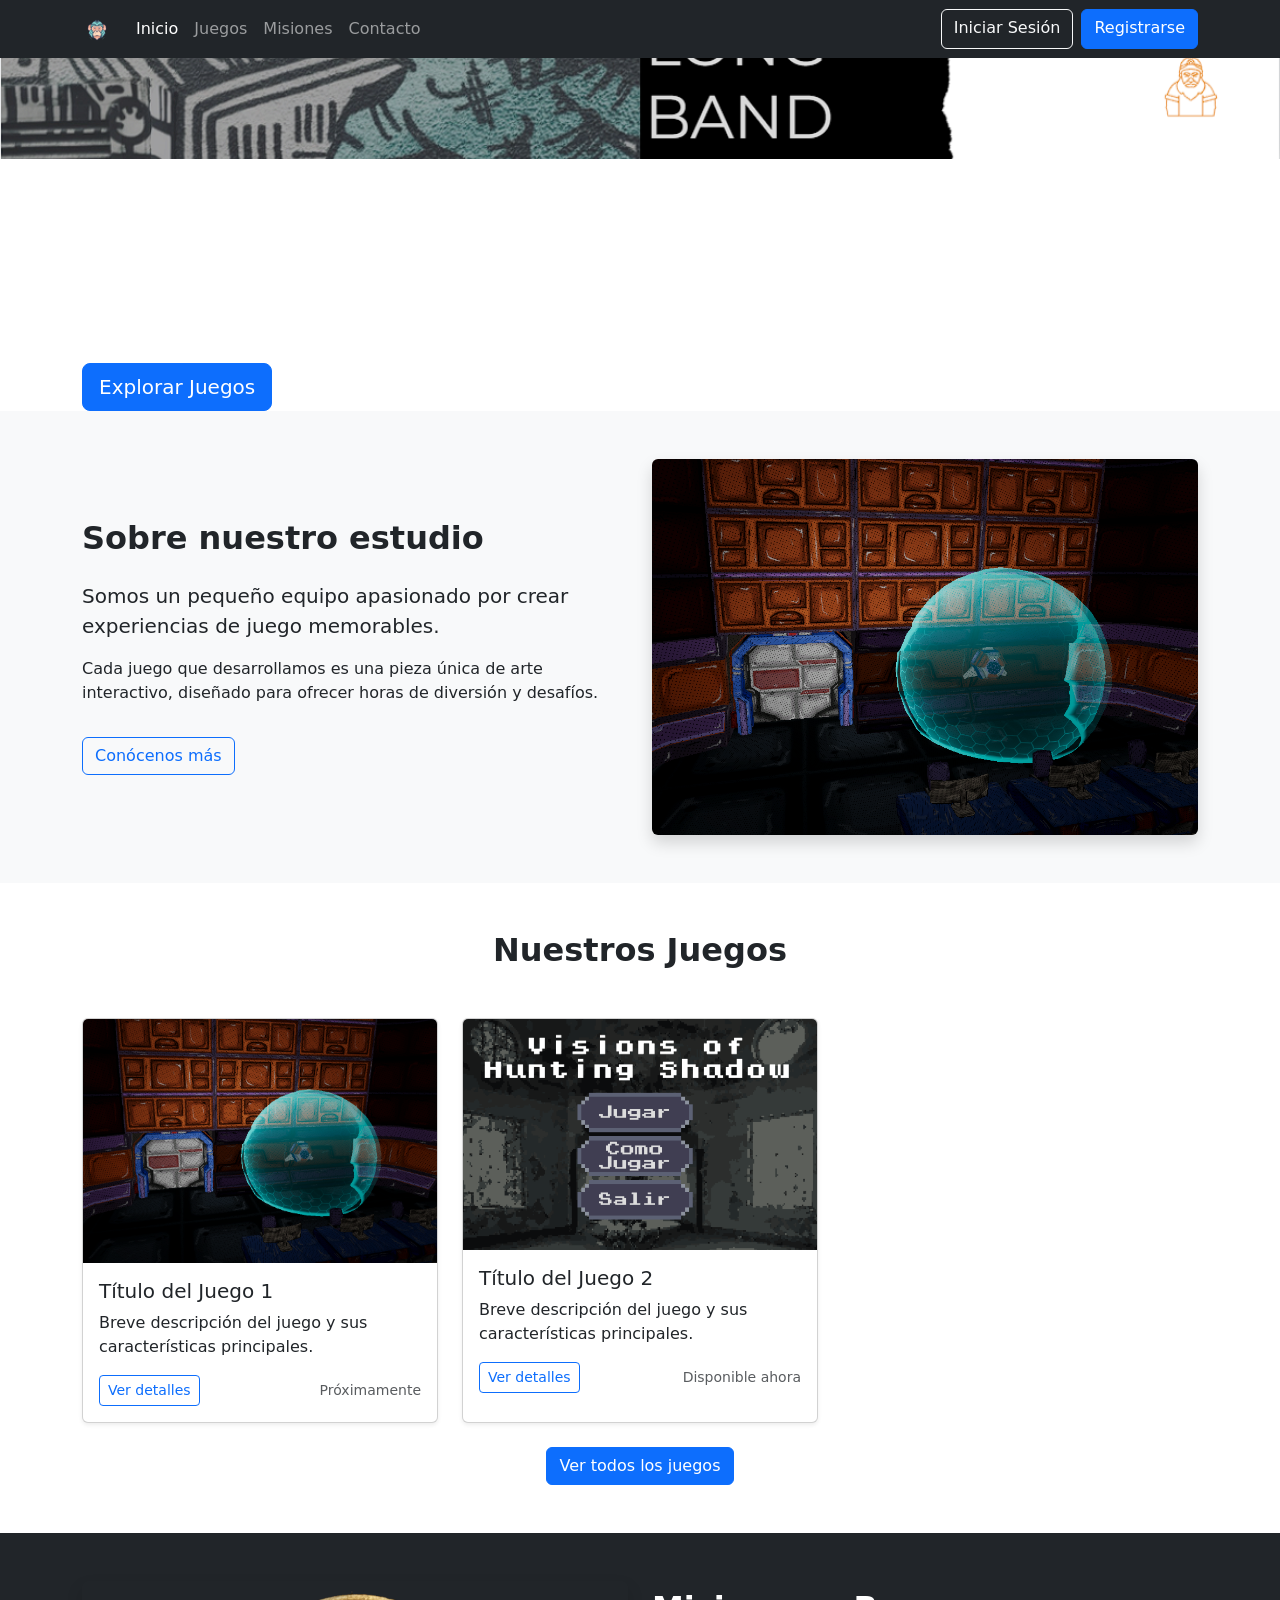
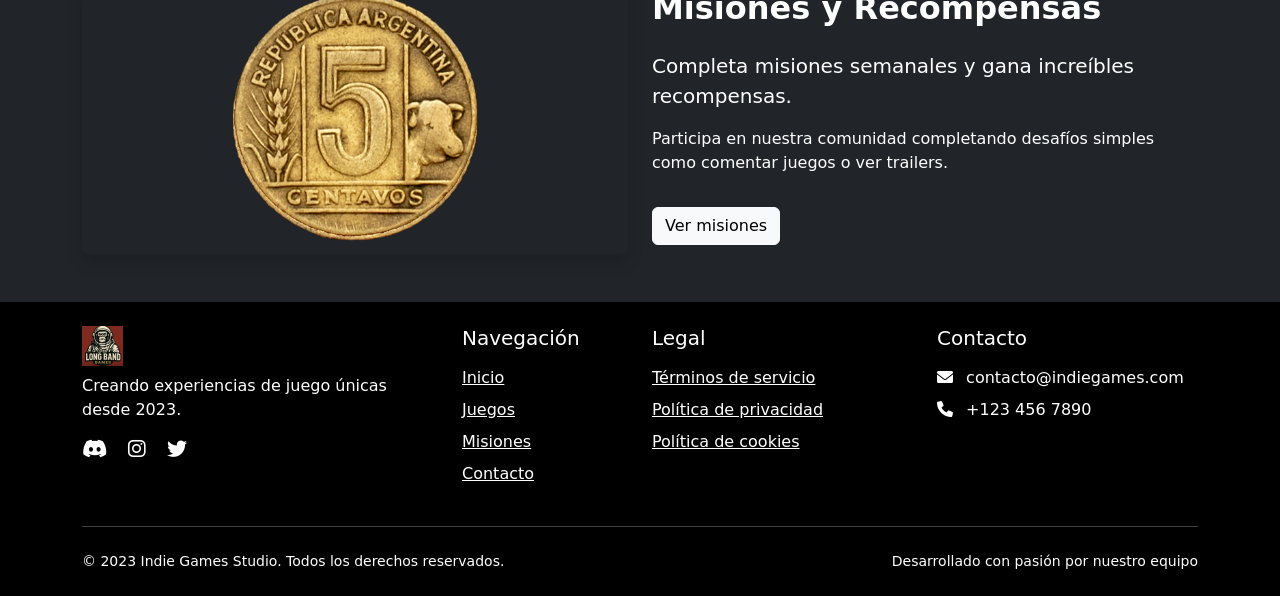
==== index.html @ 78354c52 "Inicial" ====
<!DOCTYPE html>
<html lang="es">
<head>
    <meta charset="UTF-8">
    <meta name="viewport" content="width=device-width, initial-scale=1.0">
    <title>Indie Games Studio | Página Principal</title>
    <!-- Bootstrap 5 CSS -->
    <link href="https://cdn.jsdelivr.net/npm/bootstrap@5.3.0-alpha1/dist/css/bootstrap.min.css" rel="stylesheet">
    <!-- Font Awesome para íconos -->
    <link rel="stylesheet" href="https://cdnjs.cloudflare.com/ajax/libs/font-awesome/6.0.0/css/all.min.css">
    <!-- CSS personalizado -->
    <link rel="stylesheet" href="css/style.css">
</head>
<body>
    <!-- Navbar -->
    <nav class="navbar navbar-expand-lg navbar-dark bg-dark fixed-top">
        <div class="container">
            <a class="navbar-brand" href="index.html">
                <img src="assets/images/logo-small.png" alt="Indie Games Studio" height="30">
            </a>
            <button class="navbar-toggler" type="button" data-bs-toggle="offcanvas" data-bs-target="#offcanvasNavbar">
                <span class="navbar-toggler-icon"></span>
            </button>
            
            <div class="offcanvas offcanvas-end bg-dark" tabindex="-1" id="offcanvasNavbar">
                <div class="offcanvas-header">
                    <h5 class="offcanvas-title text-white">Menú</h5>
                    <button type="button" class="btn-close btn-close-white" data-bs-dismiss="offcanvas"></button>
                </div>
                <div class="offcanvas-body">
                    <ul class="navbar-nav me-auto mb-2 mb-lg-0">
                        <li class="nav-item">
                            <a class="nav-link active" href="index.html">Inicio</a>
                        </li>
                        <li class="nav-item">
                            <a class="nav-link" href="games.html">Juegos</a>
                        </li>
                        <li class="nav-item">
                            <a class="nav-link" href="missions.html">Misiones</a>
                        </li>
                        <li class="nav-item">
                            <a class="nav-link" href="contact.html">Contacto</a>
                        </li>
                    </ul>
                    <div class="d-flex">
                        <a href="login.html" class="btn btn-outline-light me-2">Iniciar Sesión</a>
                        <a href="register.html" class="btn btn-primary">Registrarse</a>
                    </div>
                </div>
            </div>
        </div>
    </nav>

    <!-- Banner Principal -->
    <header class="banner-container">
        <img src="assets/images/banner.png" alt="Nuevos juegos indie" class="img-fluid w-100">
        <div class="banner-overlay">
            <div class="container">
                <h1 class="display-4 fw-bold text-white">Descubre nuestras aventuras únicas</h1>
                <p class="lead text-white">Juegos creados con pasión por desarrolladores independientes</p>
                <a href="games.html" class="btn btn-primary btn-lg mt-3">Explorar Juegos</a>
            </div>
        </div>
    </header>

    <!-- Sección de Presentación -->
    <section class="py-5 bg-light">
        <div class="container">
            <div class="row align-items-center">
                <div class="col-lg-6">
                    <h2 class="fw-bold mb-4">Sobre nuestro estudio</h2>
                    <p class="lead">Somos un pequeño equipo apasionado por crear experiencias de juego memorables.</p>
                    <p>Cada juego que desarrollamos es una pieza única de arte interactivo, diseñado para ofrecer horas de diversión y desafíos.</p>
                    <a href="contact.html" class="btn btn-outline-primary mt-3">Conócenos más</a>
                </div>
                <div class="col-lg-6">
                    <img src="assets/images/game1.png" alt="Nuestro último juego" class="img-fluid rounded shadow">
                </div>
            </div>
        </div>
    </section>

    <!-- Sección de Juegos Destacados -->
    <section class="py-5">
        <div class="container">
            <h2 class="text-center mb-5 fw-bold">Nuestros Juegos</h2>
            <div class="row g-4">
                <!-- Juego 1 -->
                <div class="col-md-6 col-lg-4">
                    <div class="card h-100 shadow-sm">
                        <img src="assets/images/game1.png" class="card-img-top" alt="Título del Juego 1">
                        <div class="card-body">
                            <h5 class="card-title">Título del Juego 1</h5>
                            <p class="card-text">Breve descripción del juego y sus características principales.</p>
                            <div class="d-flex justify-content-between align-items-center">
                                <div class="btn-group">
                                    <a href="game-detail.html?game=1" class="btn btn-sm btn-outline-primary">Ver detalles</a>
                                </div>
                                <small class="text-muted">Próximamente</small>
                            </div>
                        </div>
                    </div>
                </div>
                
                <!-- Juego 2 -->
                <div class="col-md-6 col-lg-4">
                    <div class="card h-100 shadow-sm">
                        <img src="assets/images/game2.png" class="card-img-top" alt="Título del Juego 2">
                        <div class="card-body">
                            <h5 class="card-title">Título del Juego 2</h5>
                            <p class="card-text">Breve descripción del juego y sus características principales.</p>
                            <div class="d-flex justify-content-between align-items-center">
                                <div class="btn-group">
                                    <a href="game-detail.html?game=2" class="btn btn-sm btn-outline-primary">Ver detalles</a>
                                </div>
                                <small class="text-muted">Disponible ahora</small>
                            </div>
                        </div>
                    </div>
                </div>
                
                <!-- Más juegos podrían agregarse aquí -->
            </div>
            
            <div class="text-center mt-4">
                <a href="games.html" class="btn btn-primary">Ver todos los juegos</a>
            </div>
        </div>
    </section>

    <!-- Sección de Misiones -->
    <section class="py-5 bg-dark text-white">
        <div class="container">
            <div class="row align-items-center">
                <div class="col-lg-6">
                    <img src="assets/images/reward1.png" alt="Recompensas por misiones" class="img-fluid rounded shadow">
                </div>
                <div class="col-lg-6">
                    <h2 class="fw-bold mb-4">Misiones y Recompensas</h2>
                    <p class="lead">Completa misiones semanales y gana increíbles recompensas.</p>
                    <p>Participa en nuestra comunidad completando desafíos simples como comentar juegos o ver trailers.</p>
                    <a href="missions.html" class="btn btn-light mt-3">Ver misiones</a>
                </div>
            </div>
        </div>
    </section>

    <!-- Footer -->
    <footer class="bg-black text-white py-4">
        <div class="container">
            <div class="row">
                <div class="col-md-4 mb-4 mb-md-0">
                    <img src="assets/images/logo.png" alt="Indie Games Studio" height="40">
                    <p class="mt-2">Creando experiencias de juego únicas desde 2023.</p>
                    <div class="social-icons">
                        <a href="#" class="text-white me-3"><i class="fab fa-discord fa-lg"></i></a>
                        <a href="#" class="text-white me-3"><i class="fab fa-instagram fa-lg"></i></a>
                        <a href="#" class="text-white me-3"><i class="fab fa-twitter fa-lg"></i></a>
                    </div>
                </div>
                <div class="col-md-2 mb-4 mb-md-0">
                    <h5 class="mb-3">Navegación</h5>
                    <ul class="list-unstyled">
                        <li class="mb-2"><a href="index.html" class="text-white">Inicio</a></li>
                        <li class="mb-2"><a href="games.html" class="text-white">Juegos</a></li>
                        <li class="mb-2"><a href="missions.html" class="text-white">Misiones</a></li>
                        <li class="mb-2"><a href="contact.html" class="text-white">Contacto</a></li>
                    </ul>
                </div>
                <div class="col-md-3 mb-4 mb-md-0">
                    <h5 class="mb-3">Legal</h5>
                    <ul class="list-unstyled">
                        <li class="mb-2"><a href="#" class="text-white">Términos de servicio</a></li>
                        <li class="mb-2"><a href="#" class="text-white">Política de privacidad</a></li>
                        <li class="mb-2"><a href="#" class="text-white">Política de cookies</a></li>
                    </ul>
                </div>
                <div class="col-md-3">
                    <h5 class="mb-3">Contacto</h5>
                    <ul class="list-unstyled">
                        <li class="mb-2"><i class="fas fa-envelope me-2"></i> contacto@indiegames.com</li>
                        <li class="mb-2"><i class="fas fa-phone me-2"></i> +123 456 7890</li>
                    </ul>
                </div>
            </div>
            <hr class="my-4 bg-secondary">
            <div class="row">
                <div class="col-md-6 text-center text-md-start">
                    <p class="small mb-0">© 2023 Indie Games Studio. Todos los derechos reservados.</p>
                </div>
                <div class="col-md-6 text-center text-md-end">
                    <p class="small mb-0">Desarrollado con pasión por nuestro equipo</p>
                </div>
            </div>
        </div>
    </footer>

    <!-- Bootstrap JS Bundle with Popper -->
    <script src="https://cdn.jsdelivr.net/npm/bootstrap@5.3.0-alpha1/dist/js/bootstrap.bundle.min.js"></script>
    <!-- JS personalizado -->
    <script src="js/main.js"></script>
</body>
</html>
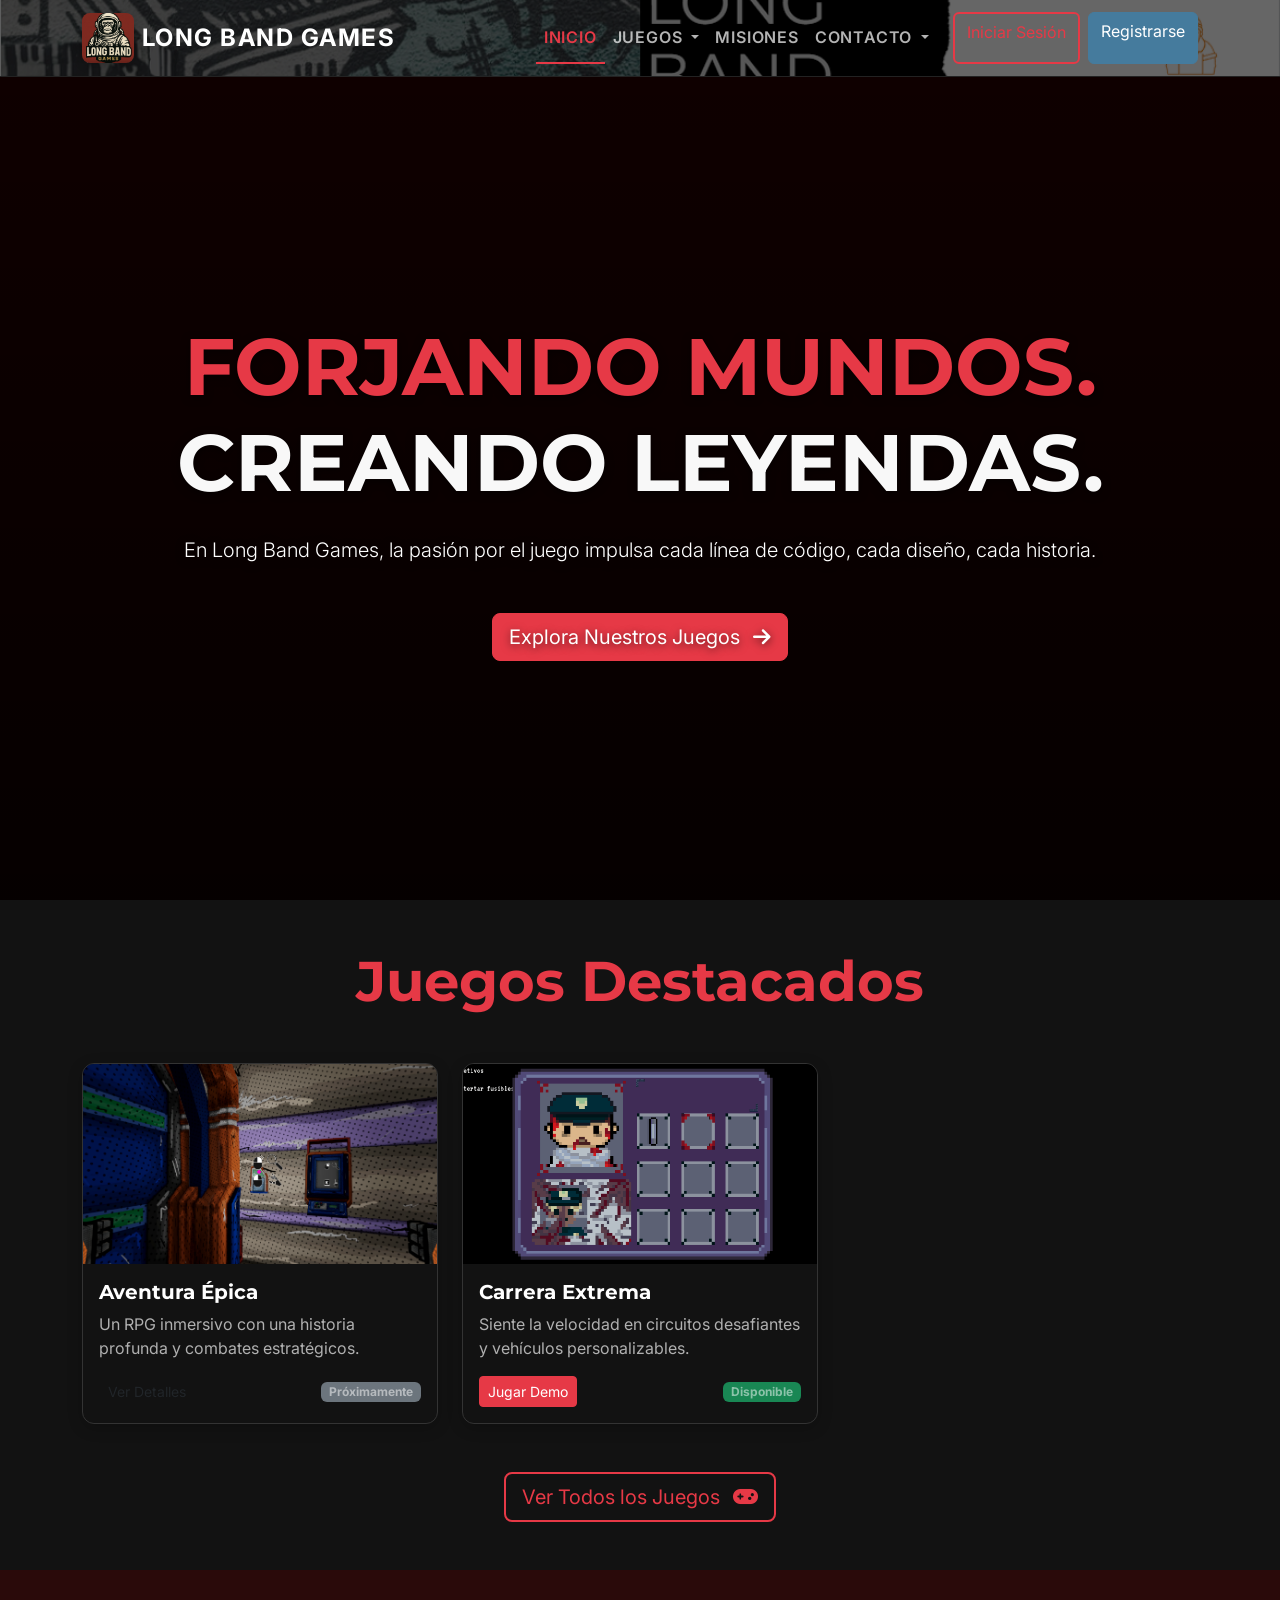
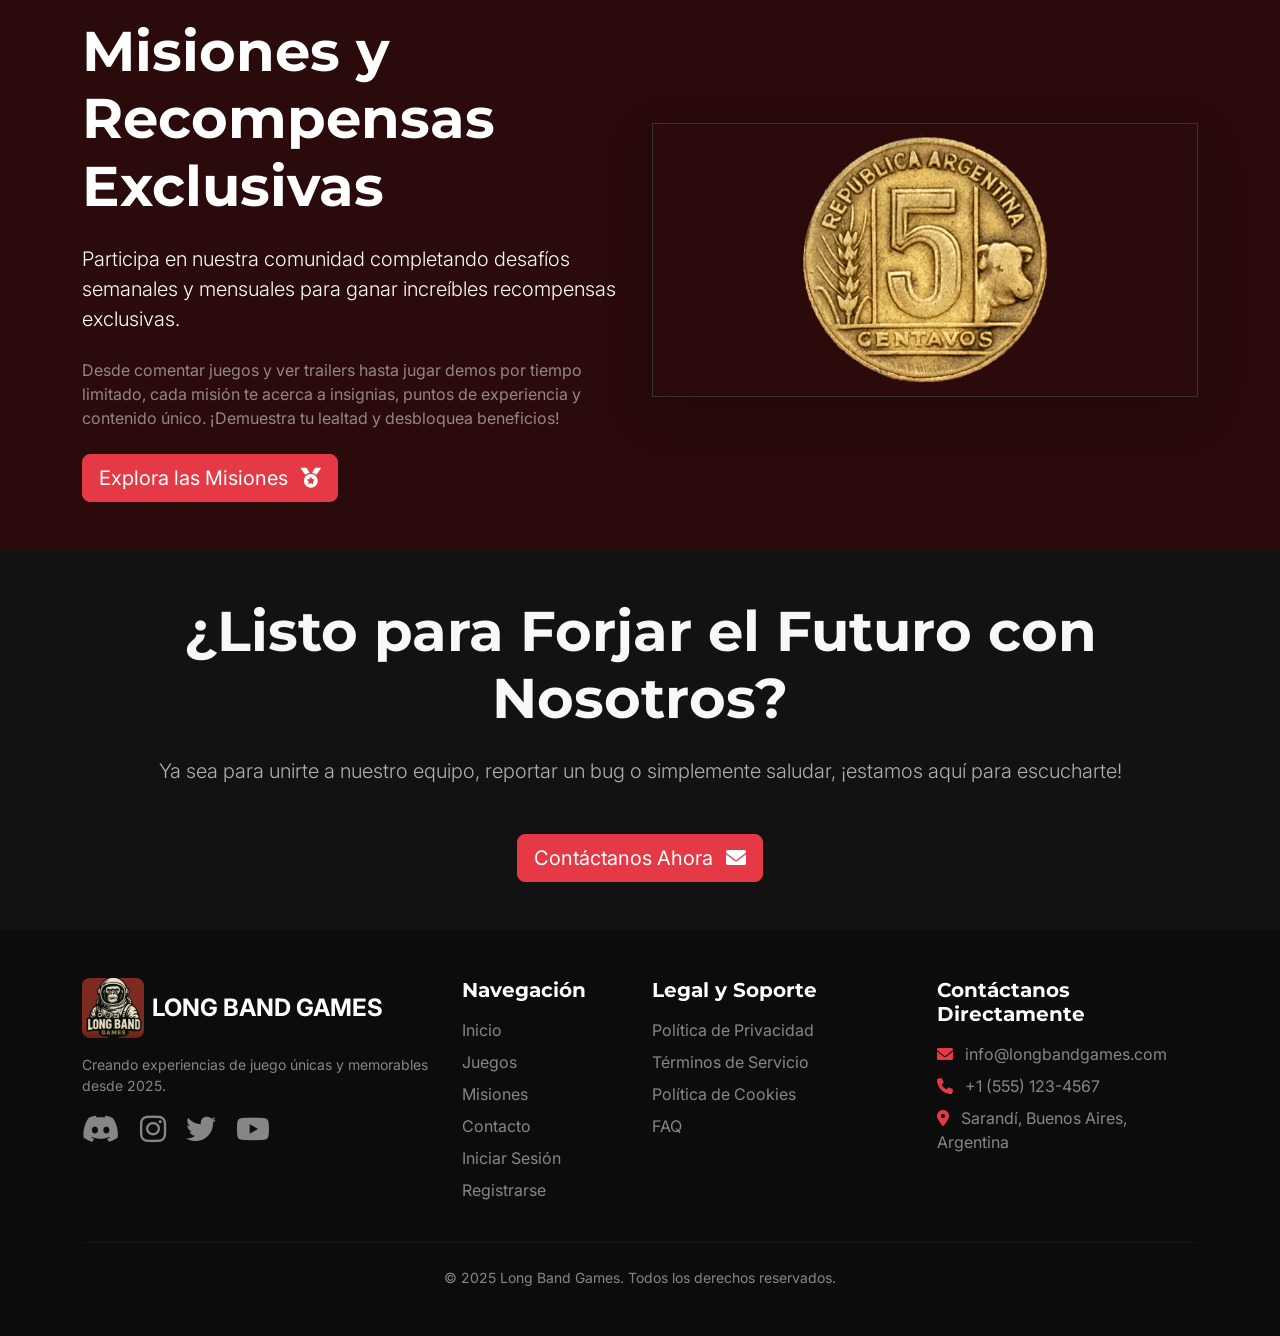
==== commit b3b7a80c: "upgrades" ====
--- a/index.html
+++ b/index.html
@@ -3,194 +3,227 @@
 <head>
     <meta charset="UTF-8">
     <meta name="viewport" content="width=device-width, initial-scale=1.0">
-    <title>Indie Games Studio | Página Principal</title>
+    <title>Long Band Games - Desarrollando Mundos Inolvidables</title>
     <!-- Bootstrap 5 CSS -->
     <link href="https://cdn.jsdelivr.net/npm/bootstrap@5.3.0-alpha1/dist/css/bootstrap.min.css" rel="stylesheet">
     <!-- Font Awesome para íconos -->
     <link rel="stylesheet" href="https://cdnjs.cloudflare.com/ajax/libs/font-awesome/6.0.0/css/all.min.css">
+    <!-- Google Fonts (para tipografía profesional) -->
+    <link href="https://fonts.googleapis.com/css2?family=Montserrat:wght@700&family=Roboto:wght@400;700&family=Inter:wght@400;600;800&display=swap" rel="stylesheet">
     <!-- CSS personalizado -->
-    <link rel="stylesheet" href="css/style.css">
+    <link rel="stylesheet" href="css/styles.css">
 </head>
 <body>
     <!-- Navbar -->
-    <nav class="navbar navbar-expand-lg navbar-dark bg-dark fixed-top">
+    <nav class="navbar navbar-expand-lg navbar-dark fixed-top">
         <div class="container">
-            <a class="navbar-brand" href="index.html">
-                <img src="assets/images/logo-small.png" alt="Indie Games Studio" height="30">
+            <a class="navbar-brand d-flex align-items-center" href="index.html">
+                <!-- Logo de la empresa (asegúrate de que la ruta sea correcta) -->
+                <img src="assets/images/logo.png" alt="Long Band Games Logo" class="logo-navbar me-2">
+                <span class="fw-bold fs-4 text-uppercase d-none d-sm-block">Long Band Games</span>
             </a>
-            <button class="navbar-toggler" type="button" data-bs-toggle="offcanvas" data-bs-target="#offcanvasNavbar">
+            <button class="navbar-toggler" type="button" data-bs-toggle="offcanvas" data-bs-target="#offcanvasNavbar" aria-controls="offcanvasNavbar">
                 <span class="navbar-toggler-icon"></span>
             </button>
             
-            <div class="offcanvas offcanvas-end bg-dark" tabindex="-1" id="offcanvasNavbar">
+            <div class="offcanvas offcanvas-end text-bg-dark" tabindex="-1" id="offcanvasNavbar" aria-labelledby="offcanvasNavbarLabel">
                 <div class="offcanvas-header">
-                    <h5 class="offcanvas-title text-white">Menú</h5>
-                    <button type="button" class="btn-close btn-close-white" data-bs-dismiss="offcanvas"></button>
+                    <h5 class="offcanvas-title" id="offcanvasNavbarLabel">Menú</h5>
+                    <button type="button" class="btn-close btn-close-white" data-bs-dismiss="offcanvas" aria-label="Close"></button>
                 </div>
                 <div class="offcanvas-body">
-                    <ul class="navbar-nav me-auto mb-2 mb-lg-0">
+                    <ul class="navbar-nav justify-content-end flex-grow-1 pe-3">
                         <li class="nav-item">
-                            <a class="nav-link active" href="index.html">Inicio</a>
-                        </li>
-                        <li class="nav-item">
-                            <a class="nav-link" href="games.html">Juegos</a>
+                            <a class="nav-link active" aria-current="page" href="index.html">Inicio</a>
+                        </li>
+                        <li class="nav-item dropdown">
+                            <a class="nav-link dropdown-toggle" href="#" role="button" data-bs-toggle="dropdown" aria-expanded="false">
+                                Juegos
+                            </a>
+                            <ul class="dropdown-menu dropdown-menu-dark">
+                                <li><a class="dropdown-item" href="games.html#featured">Juegos Destacados</a></li>
+                                <li><a class="dropdown-item" href="games.html#all-games">Lista Cronológica</a></li>
+                                <li><hr class="dropdown-divider"></li>
+                                <li><a class="dropdown-item" href="games.html#upcoming">Próximos Lanzamientos</a></li>
+                            </ul>
                         </li>
                         <li class="nav-item">
                             <a class="nav-link" href="missions.html">Misiones</a>
                         </li>
-                        <li class="nav-item">
-                            <a class="nav-link" href="contact.html">Contacto</a>
-                        </li>
-                    </ul>
-                    <div class="d-flex">
-                        <a href="login.html" class="btn btn-outline-light me-2">Iniciar Sesión</a>
-                        <a href="register.html" class="btn btn-primary">Registrarse</a>
+                        <li class="nav-item dropdown">
+                            <a class="nav-link dropdown-toggle" href="#" role="button" data-bs-toggle="dropdown" aria-expanded="false">
+                                Contacto
+                            </a>
+                            <ul class="dropdown-menu dropdown-menu-dark">
+                                <li><a class="dropdown-item" href="contact.html?type=job">Currículums</a></li>
+                                <li><a class="dropdown-item" href="contact.html?type=bug">Reportar Bugs</a></li>
+                                <li><hr class="dropdown-divider"></li>
+                                <li><a class="dropdown-item" href="contact.html?type=general">General</a></li>
+                            </ul>
+                        </li>
+                        <li class="nav-item d-lg-none">
+                            <a class="nav-link text-primary" href="login.html">Iniciar Sesión</a>
+                        </li>
+                        <li class="nav-item d-lg-none">
+                            <a class="nav-link text-info" href="register.html">Registrarse</a>
+                        </li>
+                    </ul>
+                    <div class="d-none d-lg-flex">
+                        <a href="login.html" class="btn btn-outline-light me-2 btn-custom-outline">Iniciar Sesión</a>
+                        <a href="register.html" class="btn btn-primary btn-custom-solid">Registrarse</a>
                     </div>
                 </div>
             </div>
         </div>
     </nav>
 
-    <!-- Banner Principal -->
-    <header class="banner-container">
-        <img src="assets/images/banner.png" alt="Nuevos juegos indie" class="img-fluid w-100">
-        <div class="banner-overlay">
+    <main>
+        <!-- Hero Section (Banner Principal) -->
+        <header class="hero-section text-white d-flex align-items-center text-center">
+            <div class="container hero-content position-relative z-1">
+                <h1 class="display-1 fw-bolder mb-4 animate-fade-in-up">
+                    <span class="text-red-primary d-block">FORJANDO MUNDOS.</span>
+                    CREANDO LEYENDAS.
+                </h1>
+                <p class="lead mb-5 animate-fade-in-up delay-1">
+                    En Long Band Games, la pasión por el juego impulsa cada línea de código, cada diseño, cada historia.
+                </p>
+                <a href="games.html" class="btn btn-lg btn-red-primary animate-fade-in-up delay-2">
+                    Explora Nuestros Juegos <i class="fas fa-arrow-right ms-2"></i>
+                </a>
+            </div>
+        </header>
+
+        <!-- Featured Games Section -->
+        <section class="py-5 py-lg-6 bg-dark text-white">
             <div class="container">
-                <h1 class="display-4 fw-bold text-white">Descubre nuestras aventuras únicas</h1>
-                <p class="lead text-white">Juegos creados con pasión por desarrolladores independientes</p>
-                <a href="games.html" class="btn btn-primary btn-lg mt-3">Explorar Juegos</a>
-            </div>
-        </div>
-    </header>
-
-    <!-- Sección de Presentación -->
-    <section class="py-5 bg-light">
-        <div class="container">
-            <div class="row align-items-center">
-                <div class="col-lg-6">
-                    <h2 class="fw-bold mb-4">Sobre nuestro estudio</h2>
-                    <p class="lead">Somos un pequeño equipo apasionado por crear experiencias de juego memorables.</p>
-                    <p>Cada juego que desarrollamos es una pieza única de arte interactivo, diseñado para ofrecer horas de diversión y desafíos.</p>
-                    <a href="contact.html" class="btn btn-outline-primary mt-3">Conócenos más</a>
-                </div>
-                <div class="col-lg-6">
-                    <img src="assets/images/game1.png" alt="Nuestro último juego" class="img-fluid rounded shadow">
-                </div>
-            </div>
-        </div>
-    </section>
-
-    <!-- Sección de Juegos Destacados -->
-    <section class="py-5">
-        <div class="container">
-            <h2 class="text-center mb-5 fw-bold">Nuestros Juegos</h2>
-            <div class="row g-4">
-                <!-- Juego 1 -->
-                <div class="col-md-6 col-lg-4">
-                    <div class="card h-100 shadow-sm">
-                        <img src="assets/images/game1.png" class="card-img-top" alt="Título del Juego 1">
-                        <div class="card-body">
-                            <h5 class="card-title">Título del Juego 1</h5>
-                            <p class="card-text">Breve descripción del juego y sus características principales.</p>
-                            <div class="d-flex justify-content-between align-items-center">
-                                <div class="btn-group">
-                                    <a href="game-detail.html?game=1" class="btn btn-sm btn-outline-primary">Ver detalles</a>
+                <h2 class="display-4 fw-bold text-center text-red-primary mb-5 animate-fade-in-up">Juegos Destacados</h2>
+                <div class="row row-cols-1 row-cols-md-2 row-cols-lg-3 g-4">
+                    <!-- Juego 1 -->
+                    <div class="col animate-fade-in-up delay-1">
+                        <div class="card h-100 bg-dark-alt border-secondary-subtle card-hover-effect">
+                            <img src="assets/images/game1-screenshot1.png" class="card-img-top" alt="Aventura Épica">
+                            <div class="card-body">
+                                <h5 class="card-title text-white fw-bold">Aventura Épica</h5>
+                                <p class="card-text text-muted-light">Un RPG inmersivo con una historia profunda y combates estratégicos.</p>
+                                <div class="d-flex justify-content-between align-items-center mt-3">
+                                    <a href="game-detail.html?game=1" class="btn btn-sm btn-outline-red-primary">Ver Detalles</a>
+                                    <span class="badge bg-secondary text-white-50">Próximamente</span>
                                 </div>
-                                <small class="text-muted">Próximamente</small>
                             </div>
                         </div>
                     </div>
-                </div>
-                
-                <!-- Juego 2 -->
-                <div class="col-md-6 col-lg-4">
-                    <div class="card h-100 shadow-sm">
-                        <img src="assets/images/game2.png" class="card-img-top" alt="Título del Juego 2">
-                        <div class="card-body">
-                            <h5 class="card-title">Título del Juego 2</h5>
-                            <p class="card-text">Breve descripción del juego y sus características principales.</p>
-                            <div class="d-flex justify-content-between align-items-center">
-                                <div class="btn-group">
-                                    <a href="game-detail.html?game=2" class="btn btn-sm btn-outline-primary">Ver detalles</a>
+                    
+                    <!-- Juego 2 -->
+                    <div class="col animate-fade-in-up delay-2">
+                        <div class="card h-100 bg-dark-alt border-secondary-subtle card-hover-effect">
+                            <img src="assets/images/game2-screenshot1.png" class="card-img-top" alt="Carrera Extrema">
+                            <div class="card-body">
+                                <h5 class="card-title text-white fw-bold">Carrera Extrema</h5>
+                                <p class="card-text text-muted-light">Siente la velocidad en circuitos desafiantes y vehículos personalizables.</p>
+                                <div class="d-flex justify-content-between align-items-center mt-3">
+                                    <a href="game-detail.html?game=2" class="btn btn-sm btn-red-primary">Jugar Demo</a>
+                                    <span class="badge bg-success text-white-50">Disponible</span>
                                 </div>
-                                <small class="text-muted">Disponible ahora</small>
                             </div>
                         </div>
                     </div>
                 </div>
-                
-                <!-- Más juegos podrían agregarse aquí -->
-            </div>
-            
-            <div class="text-center mt-4">
-                <a href="games.html" class="btn btn-primary">Ver todos los juegos</a>
-            </div>
-        </div>
-    </section>
-
-    <!-- Sección de Misiones -->
-    <section class="py-5 bg-dark text-white">
-        <div class="container">
-            <div class="row align-items-center">
-                <div class="col-lg-6">
-                    <img src="assets/images/reward1.png" alt="Recompensas por misiones" class="img-fluid rounded shadow">
-                </div>
-                <div class="col-lg-6">
-                    <h2 class="fw-bold mb-4">Misiones y Recompensas</h2>
-                    <p class="lead">Completa misiones semanales y gana increíbles recompensas.</p>
-                    <p>Participa en nuestra comunidad completando desafíos simples como comentar juegos o ver trailers.</p>
-                    <a href="missions.html" class="btn btn-light mt-3">Ver misiones</a>
-                </div>
-            </div>
-        </div>
-    </section>
+                <div class="text-center mt-5 animate-fade-in-up delay-4">
+                    <a href="games.html" class="btn btn-lg btn-outline-light btn-custom-outline">
+                        Ver Todos los Juegos <i class="fas fa-gamepad ms-2"></i>
+                    </a>
+                </div>
+            </div>
+        </section>
+
+        <!-- Missions Section Preview -->
+        <section class="py-5 py-lg-6 bg-red-dark-alt text-white">
+            <div class="container">
+                <div class="row align-items-center justify-content-center flex-row-reverse">
+                    <div class="col-lg-6 mb-4 mb-lg-0 animate-fade-in-right">
+                        <img src="assets/images/reward1.png" alt="Misiones y Recompensas" class="img-fluid rounded-lg shadow-lg border border-secondary-subtle">
+                    </div>
+                    <div class="col-lg-6 animate-fade-in-left">
+                        <h2 class="display-4 fw-bold text-white mb-4">Misiones y Recompensas Exclusivas</h2>
+                        <p class="lead mb-4">
+                            Participa en nuestra comunidad completando desafíos semanales y mensuales para ganar increíbles recompensas exclusivas.
+                        </p>
+                        <p class="mb-4 text-white-50">
+                            Desde comentar juegos y ver trailers hasta jugar demos por tiempo limitado, cada misión te acerca a insignias, puntos de experiencia y contenido único. ¡Demuestra tu lealtad y desbloquea beneficios!
+                        </p>
+                        <a href="missions.html" class="btn btn-lg btn-red-primary">
+                            Explora las Misiones <i class="fas fa-medal ms-2"></i>
+                        </a>
+                    </div>
+                </div>
+            </div>
+        </section>
+
+        <!-- Contact Call to Action Section -->
+        <section class="py-5 py-lg-6 bg-dark text-white text-center">
+            <div class="container animate-fade-in-up">
+                <h2 class="display-4 fw-bold mb-4">¿Listo para Forjar el Futuro con Nosotros?</h2>
+                <p class="lead mb-5 text-muted-light">
+                    Ya sea para unirte a nuestro equipo, reportar un bug o simplemente saludar, ¡estamos aquí para escucharte!
+                </p>
+                <a href="contact.html" class="btn btn-lg btn-red-primary">
+                    Contáctanos Ahora <i class="fas fa-envelope ms-2"></i>
+                </a>
+            </div>
+        </section>
+    </main>
 
     <!-- Footer -->
-    <footer class="bg-black text-white py-4">
+    <footer class="bg-black text-white-50 py-5">
         <div class="container">
             <div class="row">
-                <div class="col-md-4 mb-4 mb-md-0">
-                    <img src="assets/images/logo.png" alt="Indie Games Studio" height="40">
-                    <p class="mt-2">Creando experiencias de juego únicas desde 2023.</p>
-                    <div class="social-icons">
-                        <a href="#" class="text-white me-3"><i class="fab fa-discord fa-lg"></i></a>
-                        <a href="#" class="text-white me-3"><i class="fab fa-instagram fa-lg"></i></a>
-                        <a href="#" class="text-white me-3"><i class="fab fa-twitter fa-lg"></i></a>
-                    </div>
-                </div>
-                <div class="col-md-2 mb-4 mb-md-0">
-                    <h5 class="mb-3">Navegación</h5>
+                <div class="col-lg-4 mb-4 mb-lg-0">
+                    <a href="index.html" class="d-flex align-items-center mb-3 text-white text-decoration-none">
+                        <!-- Logo de la empresa en el footer -->
+                        <img src="assets/images/logo.png" alt="Long Band Games Logo" class="logo-footer me-2">
+                        <span class="fw-bold fs-4 text-uppercase">Long Band Games</span>
+                    </a>
+                    <p class="small">Creando experiencias de juego únicas y memorables desde 2025.</p>
+                    <div class="social-icons mt-3">
+                        <a href="#" class="text-white-50 me-3 hover-red"><i class="fab fa-discord fa-lg"></i></a>
+                        <a href="#" class="text-white-50 me-3 hover-red"><i class="fab fa-instagram fa-lg"></i></a>
+                        <a href="#" class="text-white-50 me-3 hover-red"><i class="fab fa-twitter fa-lg"></i></a>
+                        <a href="#" class="text-white-50 me-3 hover-red"><i class="fab fa-youtube fa-lg"></i></a>
+                    </div>
+                </div>
+                <div class="col-lg-2 col-md-4 mb-4 mb-lg-0">
+                    <h5 class="text-white fw-bold mb-3">Navegación</h5>
                     <ul class="list-unstyled">
-                        <li class="mb-2"><a href="index.html" class="text-white">Inicio</a></li>
-                        <li class="mb-2"><a href="games.html" class="text-white">Juegos</a></li>
-                        <li class="mb-2"><a href="missions.html" class="text-white">Misiones</a></li>
-                        <li class="mb-2"><a href="contact.html" class="text-white">Contacto</a></li>
-                    </ul>
-                </div>
-                <div class="col-md-3 mb-4 mb-md-0">
-                    <h5 class="mb-3">Legal</h5>
+                        <li class="mb-2"><a href="index.html" class="text-white-50 text-decoration-none hover-red">Inicio</a></li>
+                        <li class="mb-2"><a href="games.html" class="text-white-50 text-decoration-none hover-red">Juegos</a></li>
+                        <li class="mb-2"><a href="missions.html" class="text-white-50 text-decoration-none hover-red">Misiones</a></li>
+                        <li class="mb-2"><a href="contact.html" class="text-white-50 text-decoration-none hover-red">Contacto</a></li>
+                        <li class="mb-2"><a href="login.html" class="text-white-50 text-decoration-none hover-red">Iniciar Sesión</a></li>
+                        <li class="mb-2"><a href="register.html" class="text-white-50 text-decoration-none hover-red">Registrarse</a></li>
+                    </ul>
+                </div>
+                <div class="col-lg-3 col-md-4 mb-4 mb-lg-0">
+                    <h5 class="text-white fw-bold mb-3">Legal y Soporte</h5>
                     <ul class="list-unstyled">
-                        <li class="mb-2"><a href="#" class="text-white">Términos de servicio</a></li>
-                        <li class="mb-2"><a href="#" class="text-white">Política de privacidad</a></li>
-                        <li class="mb-2"><a href="#" class="text-white">Política de cookies</a></li>
-                    </ul>
-                </div>
-                <div class="col-md-3">
-                    <h5 class="mb-3">Contacto</h5>
+                        <li class="mb-2"><a href="#" class="text-white-50 text-decoration-none hover-red">Política de Privacidad</a></li>
+                        <li class="mb-2"><a href="#" class="text-white-50 text-decoration-none hover-red">Términos de Servicio</a></li>
+                        <li class="mb-2"><a href="#" class="text-white-50 text-decoration-none hover-red">Política de Cookies</a></li>
+                        <li class="mb-2"><a href="#" class="text-white-50 text-decoration-none hover-red">FAQ</a></li>
+                    </ul>
+                </div>
+                <div class="col-lg-3 col-md-4">
+                    <h5 class="text-white fw-bold mb-3">Contáctanos Directamente</h5>
                     <ul class="list-unstyled">
-                        <li class="mb-2"><i class="fas fa-envelope me-2"></i> contacto@indiegames.com</li>
-                        <li class="mb-2"><i class="fas fa-phone me-2"></i> +123 456 7890</li>
-                    </ul>
-                </div>
-            </div>
-            <hr class="my-4 bg-secondary">
-            <div class="row">
-                <div class="col-md-6 text-center text-md-start">
-                    <p class="small mb-0">© 2023 Indie Games Studio. Todos los derechos reservados.</p>
-                </div>
-                <div class="col-md-6 text-center text-md-end">
-                    <p class="small mb-0">Desarrollado con pasión por nuestro equipo</p>
-                </div>
+                        <li class="mb-2"><i class="fas fa-envelope me-2 text-red-primary"></i> info@longbandgames.com</li>
+                        <li class="mb-2"><i class="fas fa-phone me-2 text-red-primary"></i> +1 (555) 123-4567</li>
+                        <li class="mb-2"><i class="fas fa-map-marker-alt me-2 text-red-primary"></i> Sarandí, Buenos Aires, Argentina</li>
+                    </ul>
+                </div>
+            </div>
+            <hr class="border-secondary-subtle my-4">
+            <div class="text-center small text-white-50">
+                &copy; 2025 Long Band Games. Todos los derechos reservados.
             </div>
         </div>
     </footer>
@@ -199,5 +232,14 @@
     <script src="https://cdn.jsdelivr.net/npm/bootstrap@5.3.0-alpha1/dist/js/bootstrap.bundle.min.js"></script>
     <!-- JS personalizado -->
     <script src="js/main.js"></script>
+    <script>
+        // JavaScript para activar animaciones en la sección hero
+        document.addEventListener('DOMContentLoaded', function() {
+            const heroContent = document.querySelector('.hero-content');
+            if (heroContent) {
+                heroContent.classList.add('is-visible'); // Para activar animaciones CSS
+            }
+        });
+    </script>
 </body>
 </html>
--- a/css/styles.css
+++ b/css/styles.css
@@ -0,0 +1,269 @@
+@import url('https://fonts.googleapis.com/css2?family=Montserrat:wght@700&family=Roboto:wght@400;700&family=Inter:wght@400;600;800&display=swap');
+
+body {
+    font-family: 'Inter', sans-serif; /* Fuente principal para el cuerpo */
+    background-color: #1A0000; /* Fondo rojo muy oscuro, casi negro con un tinte */
+    color: #e0e0e0; /* Color de texto general */
+    overflow-x: hidden; /* Previene scroll horizontal */
+}
+
+h1, h2, h3, h4, h5, h6 {
+    font-family: 'Montserrat', sans-serif; /* Fuente para títulos, más impactante */
+    color: #f8f8f8; /* Color de títulos */
+}
+
+/* Colores personalizados (variables CSS) */
+:root {
+    --bs-red-primary: #e63946; /* Un rojo vibrante */
+    --bs-red-dark: #cc2a37; /* Rojo oscuro para hover/secciones */
+    --bs-blue-primary: #457b9d; /* Un azul para contrastes o acciones secundarias */
+    --bs-blue-dark: #376484;
+    --bs-dark-section: #121212; /* Gris oscuro para secciones */
+    --bs-red-section-alt: #2A0A0A; /* Rojo oscuro alternativo para secciones */
+    --bs-black: #0c0c0c; /* Más oscuro para footer y navbar */
+    --bs-secondary-subtle: #333; /* Para bordes y líneas sutiles */
+    --bs-muted-light: #b0b0b0; /* Texto secundario más claro */
+    --bs-navbar-bg-image: url('../assets/images/banner.png');
+}
+
+/* Clases de texto y fondo basadas en variables */
+.text-red-primary { color: var(--bs-red-primary) !important; }
+.bg-dark { background-color: var(--bs-dark-section) !important; } /* Sección gris oscuro */
+.bg-red-dark-alt { background-color: var(--bs-red-section-alt) !important; } /* Sección roja oscura alternativa */
+.bg-black { background-color: var(--bs-black) !important; } /* El más oscuro para footer/navbar */
+.border-secondary-subtle { border-color: var(--bs-secondary-subtle) !important; }
+.text-muted-light { color: var(--bs-muted-light) !important; }
+
+/* Botones personalizados */
+.btn-red-primary {
+    background-color: var(--bs-red-primary);
+    border-color: var(--bs-red-primary);
+    color: #fff;
+    transition: all 0.3s ease;
+}
+.btn-red-primary:hover {
+    background-color: var(--bs-red-dark);
+    border-color: var(--bs-red-dark);
+    transform: translateY(-2px);
+    box-shadow: 0 5px 15px rgba(0,0,0,0.3);
+}
+
+.btn-blue-primary {
+    background-color: var(--bs-blue-primary);
+    border-color: var(--bs-blue-primary);
+    color: #fff;
+    transition: all 0.3s ease;
+}
+.btn-blue-primary:hover {
+    background-color: var(--bs-blue-dark);
+    border-color: var(--bs-blue-dark);
+    transform: translateY(-2px);
+    box-shadow: 0 5px 15px rgba(0,0,0,0.3);
+}
+
+.btn-custom-outline {
+    border: 2px solid var(--bs-red-primary);
+    color: var(--bs-red-primary);
+    background-color: transparent;
+    transition: all 0.3s ease;
+}
+.btn-custom-outline:hover {
+    background-color: var(--bs-red-primary);
+    color: #fff;
+    transform: translateY(-2px);
+    box-shadow: 0 5px 15px rgba(0,0,0,0.3);
+}
+
+.btn-custom-solid {
+    background-color: var(--bs-blue-primary); /* Color para el botón de registro */
+    border-color: var(--bs-blue-primary);
+    color: #fff;
+    transition: all 0.3s ease;
+}
+.btn-custom-solid:hover {
+    background-color: var(--bs-blue-dark);
+    border-color: var(--bs-blue-dark);
+    transform: translateY(-2px);
+    box-shadow: 0 5px 15px rgba(0,0,0,0.3);
+}
+
+/* Navbar */
+.navbar {
+    /* Aquí se define la imagen de fondo para la navbar */
+    background-image: var(--bs-navbar-bg-image);
+    background-size: cover; /* Cubre toda el área de la navbar */
+    background-position: center; /* Centra la imagen */
+    background-repeat: no-repeat; /* Evita que la imagen se repita */
+    background-color: var(--bs-black); /* Color de respaldo si la imagen no carga */
+    border-bottom: 1px solid #222;
+    overflow: hidden; /* Para que el pseudo-elemento no se desborde */
+}
+
+.navbar::before {
+    content: '';
+    position: absolute;
+    top: 0;
+    left: 0;
+    right: 0;
+    bottom: 0;
+    background-color: rgba(0, 0, 0, 0.6); /* Ajusta la opacidad (0.0 a 1.0) */
+    z-index: -1; /* Coloca el overlay detrás del contenido de la navbar */
+}
+
+.logo-navbar {
+    height: 50px; /* Tamaño del logo en la navbar */
+    border-radius: 8px; /* Bordes ligeramente redondeados */
+    box-shadow: 0 2px 10px rgba(0,0,0,0.2);
+    transition: transform 0.3s ease;
+}
+.logo-navbar:hover {
+    transform: scale(1.05);
+}
+
+.navbar-brand span {
+    letter-spacing: 1.5px; /* Espaciado entre letras para el texto del logo */
+}
+
+.navbar-nav .nav-link {
+    font-weight: 600; /* Semi-bold para enlaces de navegación */
+    text-transform: uppercase; /* Mayúsculas para los enlaces */
+    letter-spacing: 0.8px;
+    padding: 0.8rem 1.2rem;
+    transition: all 0.3s ease;
+    color: rgba(255,255,255,0.7); /* Color por defecto */
+}
+.navbar-nav .nav-link:hover,
+.navbar-nav .nav-link.active {
+    color: var(--bs-red-primary) !important; /* Resaltar al pasar el ratón y activo */
+}
+.navbar-nav .nav-link.active {
+    border-bottom: 2px solid var(--bs-red-primary); /* Subrayado para activo */
+}
+
+.dropdown-menu {
+    background-color: var(--bs-black);
+    border: 1px solid var(--bs-secondary-subtle);
+    border-radius: 0.5rem;
+    box-shadow: 0 8px 16px rgba(0,0,0,0.4);
+}
+.dropdown-menu .dropdown-item {
+    color: #e0e0e0;
+    transition: all 0.2s ease;
+}
+.dropdown-menu .dropdown-item:hover {
+    background-color: var(--bs-dark-section);
+    color: var(--bs-red-primary);
+}
+.dropdown-menu .dropdown-divider {
+    border-top-color: var(--bs-secondary-subtle);
+}
+
+/* Hero Section */
+.hero-section {
+    position: relative;
+    height: 100vh; /* Altura completa de la ventana */
+    background: url('../assets/images/hero-bg.jpg') no-repeat center center/cover; /* Imagen de fondo */
+    display: flex;
+    align-items: center;
+    justify-content: center;
+    text-shadow: 0 2px 8px rgba(0,0,0,0.6);
+    padding-top: 80px; /* Para compensar la navbar fija */
+}
+
+.hero-section::before {
+    content: '';
+    position: absolute;
+    top: 0;
+    left: 0;
+    right: 0;
+    bottom: 0;
+    background: linear-gradient(to top, rgba(0,0,0,0.8), rgba(0,0,0,0.4)); /* Degradado oscuro */
+    z-index: 0;
+}
+
+.hero-content {
+    animation: fadeInScale 1s ease-out forwards;
+    opacity: 0;
+    transform: scale(0.98);
+}
+.hero-content.is-visible {
+    opacity: 1;
+    transform: scale(1);
+}
+
+/* Animaciones */
+@keyframes fadeInScale {
+    from { opacity: 0; transform: scale(0.95); }
+    to { opacity: 1; transform: scale(1); }
+}
+@keyframes fadeInUp {
+    from { opacity: 0; transform: translateY(20px); }
+    to { opacity: 1; transform: translateY(0); }
+}
+.animate-fade-in-up { animation: fadeInUp 0.8s ease-out forwards; opacity: 0; }
+.delay-1 { animation-delay: 0.2s; }
+.delay-2 { animation-delay: 0.4s; }
+.delay-3 { animation-delay: 0.6s; }
+.delay-4 { animation-delay: 0.8s; }
+@keyframes fadeInLeft {
+    from { opacity: 0; transform: translateX(-30px); }
+    to { opacity: 1; transform: translateX(0); }
+}
+@keyframes fadeInRight {
+    from { opacity: 0; transform: translateX(30px); }
+    to { opacity: 1; transform: translateX(0); }
+}
+.animate-fade-in-left { animation: fadeInLeft 0.8s ease-out forwards; opacity: 0; }
+.animate-fade-in-right { animation: fadeInRight 0.8s ease-out forwards; opacity: 0; }
+
+
+/* Secciones Generales */
+section {
+    padding-top: 4rem;
+    padding-bottom: 4rem;
+}
+@media (min-width: 992px) {
+    section {
+        padding-top: 6rem;
+        padding-bottom: 6rem;
+    }
+}
+
+/* Estilos de Tarjetas (Cards) */
+.card {
+    background-color: var(--bs-dark-alt); /* Fondo de tarjeta gris oscuro */
+    border: 1px solid var(--bs-secondary-subtle);
+    border-radius: 0.75rem;
+    overflow: hidden;
+    transition: all 0.3s ease;
+    box-shadow: 0 4px 15px rgba(0,0,0,0.2);
+}
+.card-hover-effect:hover {
+    transform: translateY(-8px) scale(1.02);
+    box-shadow: 0 10px 25px rgba(0,0,0,0.4);
+    border-color: var(--bs-red-primary); /* Borde rojo al pasar el ratón */
+}
+.card-img-top {
+    height: 200px; /* Altura fija para las imágenes de las tarjetas de juego */
+    object-fit: cover; /* Asegura que la imagen cubra el área sin distorsionarse */
+}
+
+/* Footer */
+.logo-footer {
+    height: 60px; /* Tamaño del logo en el footer */
+    border-radius: 8px;
+}
+.social-icons a {
+    font-size: 1.5rem;
+    transition: color 0.3s ease;
+}
+.social-icons a.hover-red:hover {
+    color: var(--bs-red-primary) !important;
+}
+.footer .list-unstyled a {
+    color: rgba(255,255,255,0.7);
+    transition: color 0.3s ease;
+}
+.footer .list-unstyled a.hover-red:hover {
+    color: var(--bs-red-primary) !important;
+}
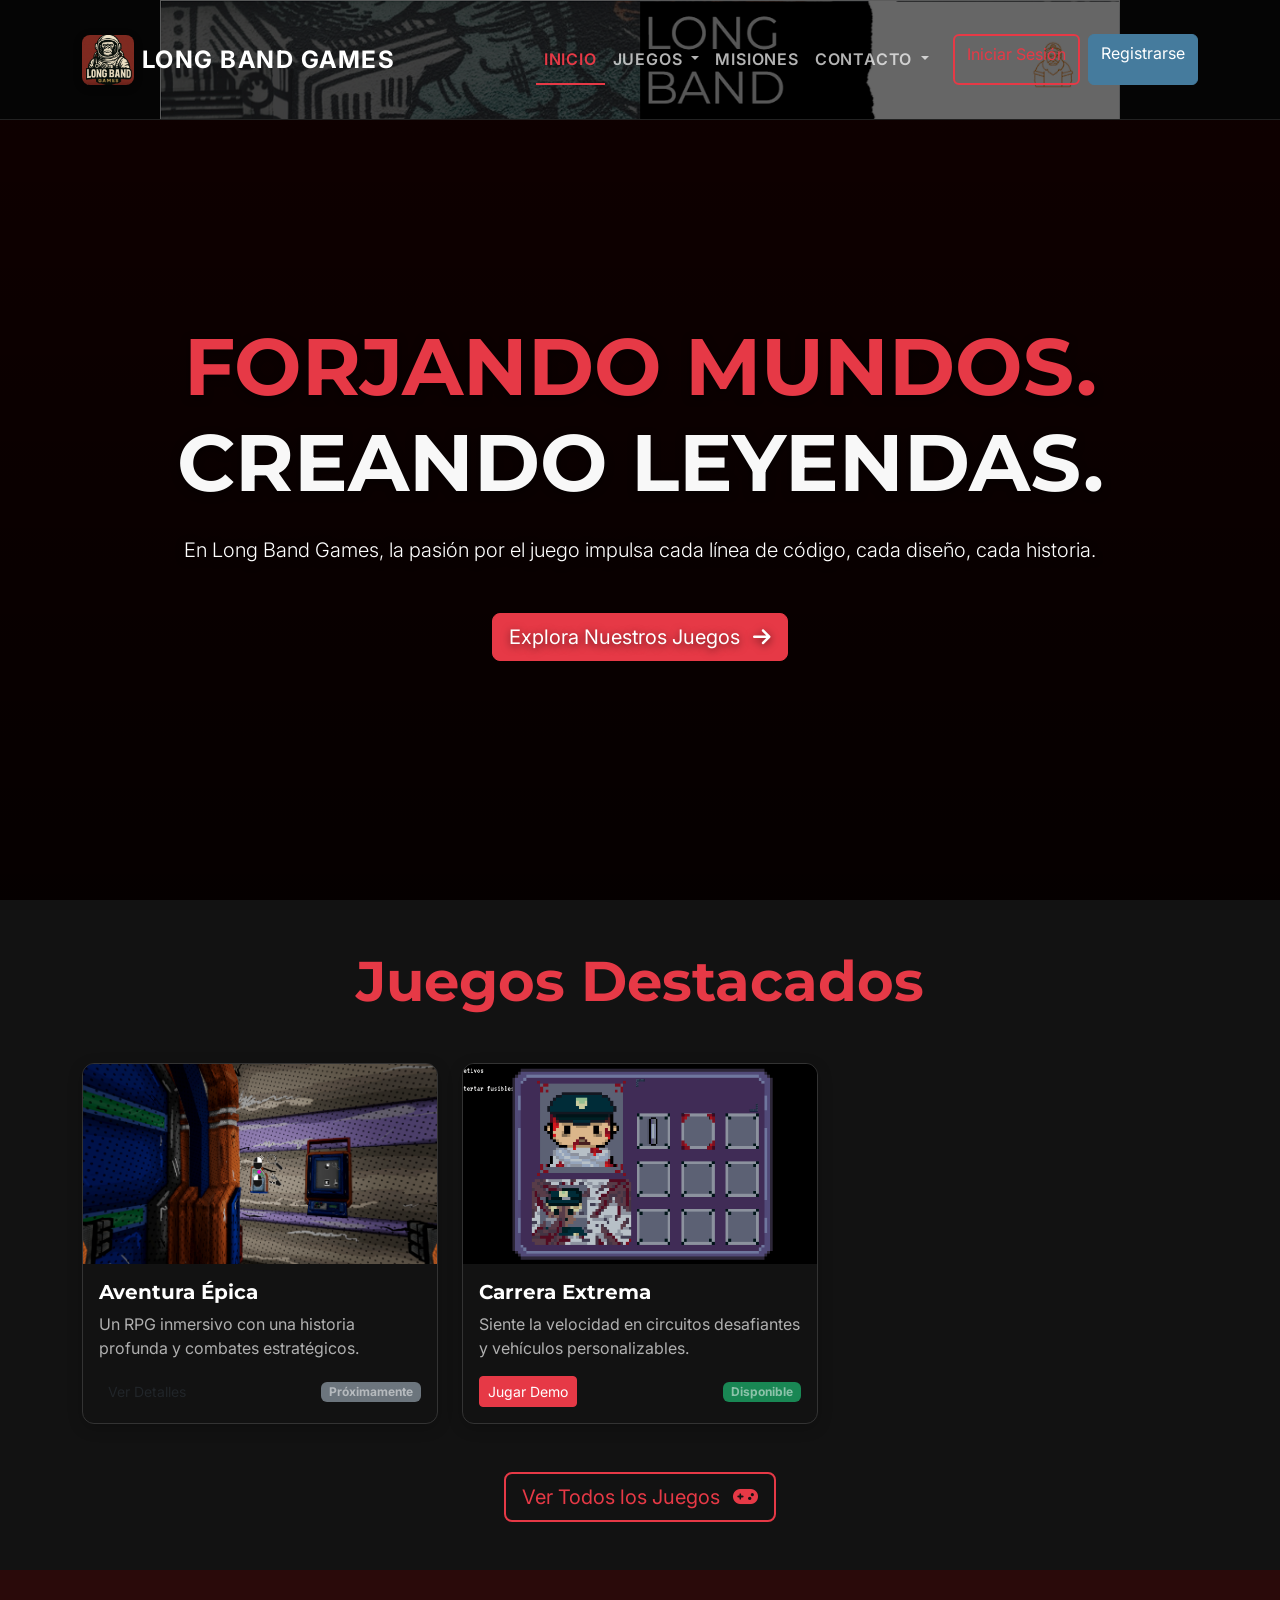
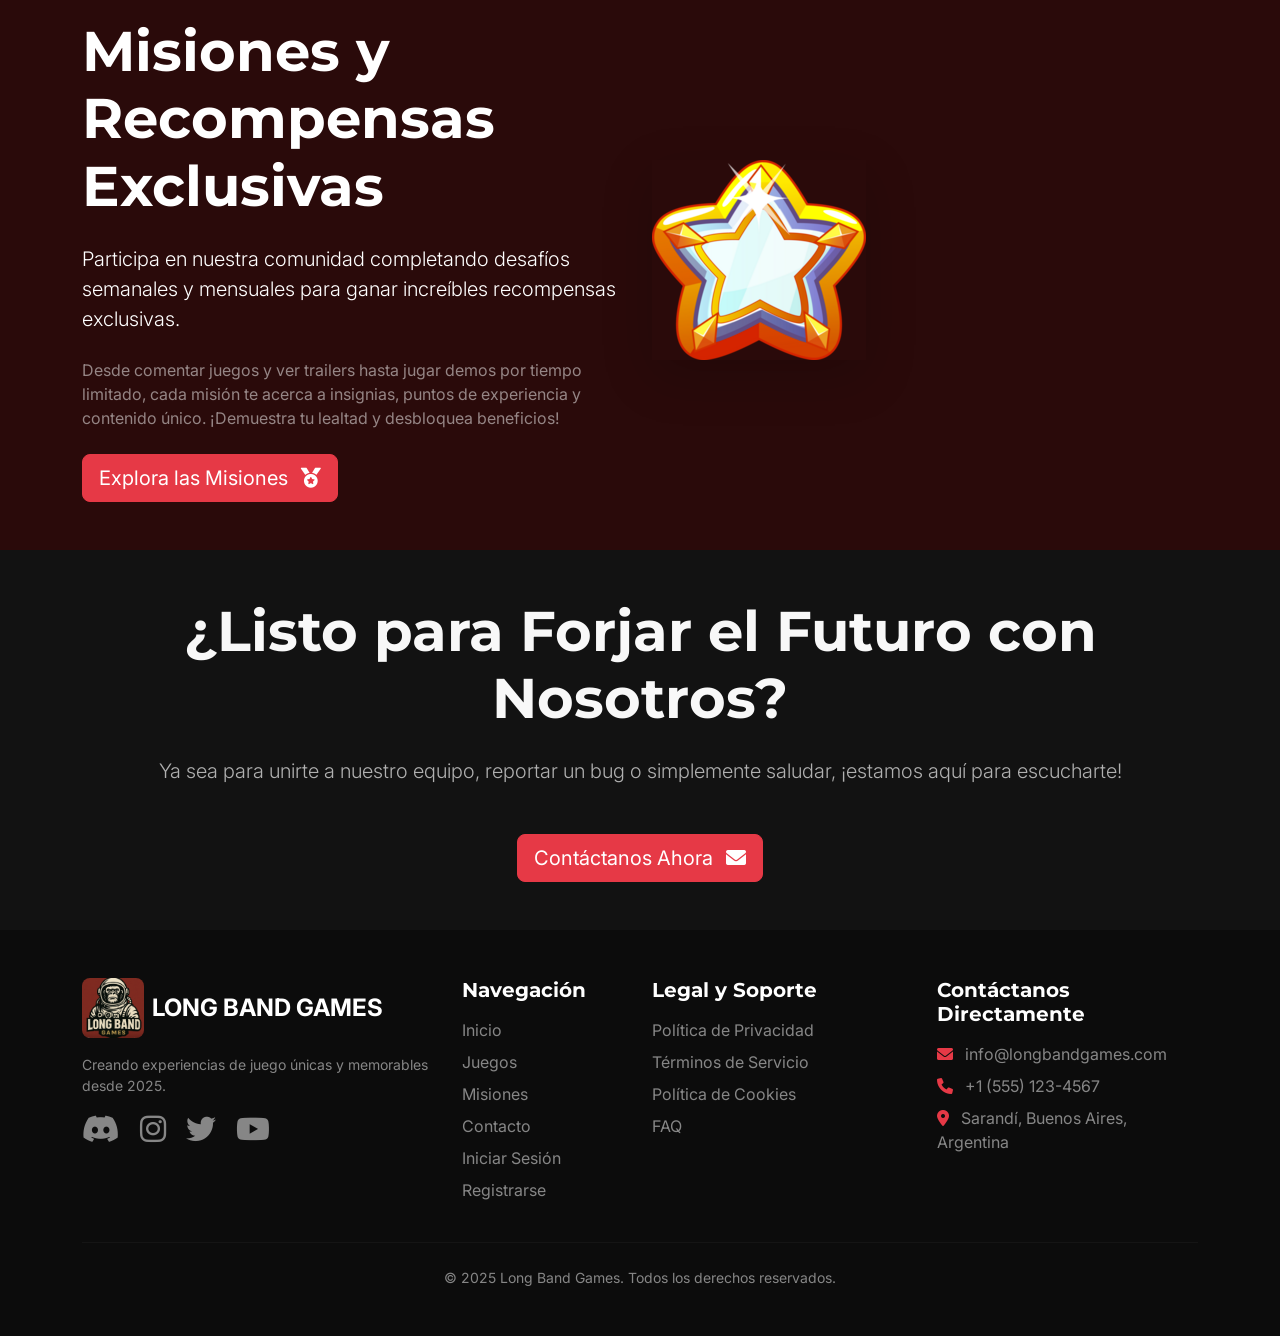
==== commit 90c1b8d8: "fixes" ====
--- a/index.html
+++ b/index.html
@@ -142,7 +142,7 @@
             <div class="container">
                 <div class="row align-items-center justify-content-center flex-row-reverse">
                     <div class="col-lg-6 mb-4 mb-lg-0 animate-fade-in-right">
-                        <img src="assets/images/reward1.png" alt="Misiones y Recompensas" class="img-fluid rounded-lg shadow-lg border border-secondary-subtle">
+                        <img src="assets/images/reward1.png" alt="Misiones y Recompensas" class="img-fluid rounded-lg shadow-lg">
                     </div>
                     <div class="col-lg-6 animate-fade-in-left">
                         <h2 class="display-4 fw-bold text-white mb-4">Misiones y Recompensas Exclusivas</h2>
--- a/css/styles.css
+++ b/css/styles.css
@@ -87,17 +87,16 @@
     box-shadow: 0 5px 15px rgba(0,0,0,0.3);
 }
 
-/* Navbar */
 .navbar {
-    /* Aquí se define la imagen de fondo para la navbar */
     background-image: var(--bs-navbar-bg-image);
-    background-size: cover; /* Cubre toda el área de la navbar */
-    background-position: center; /* Centra la imagen */
-    background-repeat: no-repeat; /* Evita que la imagen se repita */
-    background-color: var(--bs-black); /* Color de respaldo si la imagen no carga */
+    background-size: contain; 
+    background-position: center;
+    background-repeat: no-repeat;
+    background-color: var(--bs-black);
+    min-height: 120px; /* Ajusta según necesites */
     border-bottom: 1px solid #222;
-    overflow: hidden; /* Para que el pseudo-elemento no se desborde */
-}
+}
+
 
 .navbar::before {
     content: '';
@@ -248,6 +247,165 @@
     object-fit: cover; /* Asegura que la imagen cubra el área sin distorsionarse */
 }
 
+/* Estilos específicos para Misiones (desde missions.html) */
+.mission-card {
+    transition: all 0.3s ease;
+    border-left: 4px solid transparent;
+}
+
+.mission-card:hover {
+    transform: translateY(-3px);
+    box-shadow: 0 5px 15px rgba(0, 0, 0, 0.3);
+}
+
+.mission-card.completed {
+    border-left-color: var(--bs-red-primary);
+    background-color: rgba(var(--bs-red-primary-rgb), 0.08); /* Usa la variable RGB */
+}
+
+.mission-card.in-progress {
+    border-left-color: var(--bs-blue-primary);
+    background-color: rgba(var(--bs-blue-primary-rgb), 0.08); /* Usa la variable RGB */
+}
+
+.reward-badge {
+    background-color: var(--bs-red-primary);
+    color: white;
+}
+
+.progress {
+    height: 10px;
+    background-color: var(--bs-secondary-subtle);
+}
+.progress-bar {
+    background-color: var(--bs-red-primary);
+}
+
+/* Estilos específicos para la página de Juegos (games.html) */
+.game-filter {
+    background-color: var(--bs-dark-alt); /* Fondo oscuro para el filtro */
+    border-radius: 0.75rem; /* Bordes redondeados */
+    padding: 1.5rem;
+    border: 1px solid var(--bs-secondary-subtle); /* Borde sutil */
+    box-shadow: 0 4px 15px rgba(0,0,0,0.2);
+}
+
+/* Ajustes de color para los inputs y labels dentro del filtro */
+.game-filter .form-control {
+    background-color: #222;
+    border: 1px solid #444;
+    color: #e0e0e0;
+}
+.game-filter .form-control:focus {
+    border-color: var(--bs-red-primary);
+    box-shadow: 0 0 0 0.25rem rgba(var(--bs-red-primary-rgb), .25);
+}
+.game-filter .form-label,
+.game-filter .form-check-label {
+    color: var(--bs-muted-light);
+}
+.game-filter .form-check-input:checked {
+    background-color: var(--bs-red-primary);
+    border-color: var(--bs-red-primary);
+}
+.game-filter .form-check-input:focus {
+    box-shadow: 0 0 0 0.25rem rgba(var(--bs-red-primary-rgb), .25);
+}
+
+.badge-genre {
+    background-color: var(--bs-blue-primary); /* Usar azul primario para géneros */
+    color: white;
+}
+
+.badge-platform {
+    background-color: var(--bs-red-primary); /* Usar rojo primario para plataformas */
+    color: white;
+}
+
+/* Estilos para la paginación */
+.pagination .page-item .page-link {
+    background-color: var(--bs-dark-alt);
+    border-color: var(--bs-secondary-subtle);
+    color: var(--bs-muted-light);
+    transition: all 0.3s ease;
+    border-radius: 0.5rem; /* Bordes redondeados para los botones de paginación */
+    margin: 0 0.2rem; /* Espacio entre los botones */
+}
+.pagination .page-item .page-link:hover {
+    background-color: var(--bs-dark-section);
+    color: var(--bs-red-primary);
+    border-color: var(--bs-red-primary);
+}
+.pagination .page-item.active .page-link {
+    background-color: var(--bs-red-primary) !important;
+    border-color: var(--bs-red-primary) !important;
+    color: white !important;
+}
+.pagination .page-item.disabled .page-link {
+    background-color: var(--bs-dark-section) !important;
+    border-color: var(--bs-secondary-subtle) !important;
+    color: rgba(255,255,255,0.3) !important; /* Texto más tenue para deshabilitado */
+}
+
+/* Estilos específicos para la página de Contacto (contact.html) */
+.list-group-item {
+    background-color: var(--bs-dark-alt);
+    border: 1px solid var(--bs-secondary-subtle);
+    color: #e0e0e0;
+    transition: all 0.3s ease;
+}
+.list-group-item:hover,
+.list-group-item.active {
+    background-color: var(--bs-red-section-alt);
+    border-color: var(--bs-red-primary);
+    color: var(--bs-red-primary);
+    transform: translateY(-3px);
+    box-shadow: 0 5px 15px rgba(0,0,0,0.3);
+}
+.list-group-item h5 {
+    color: #f8f8f8;
+}
+.list-group-item p {
+    color: var(--bs-muted-light);
+}
+
+/* Estilos para el modal de contacto */
+.modal-content {
+    background-color: var(--bs-dark-section);
+    color: #e0e0e0;
+    border: 1px solid var(--bs-secondary-subtle);
+    border-radius: 0.75rem;
+    box-shadow: 0 8px 25px rgba(0,0,0,0.5);
+}
+.modal-header {
+    border-bottom: 1px solid var(--bs-secondary-subtle);
+}
+.modal-title {
+    color: #f8f8f8;
+}
+.modal-body {
+    padding: 2rem;
+}
+.btn-close {
+    filter: invert(1) grayscale(100%) brightness(200%); /* Hace el botón de cerrar blanco */
+}
+.form-label {
+    color: #e0e0e0;
+}
+.form-control {
+    background-color: #222;
+    border: 1px solid #444;
+    color: #e0e0e0;
+}
+.form-control:focus {
+    background-color: #222;
+    border-color: var(--bs-red-primary);
+    box-shadow: 0 0 0 0.25rem rgba(var(--bs-red-primary-rgb), .25);
+}
+.invalid-feedback {
+    color: var(--bs-red-primary);
+}
+
 /* Footer */
 .logo-footer {
     height: 60px; /* Tamaño del logo en el footer */
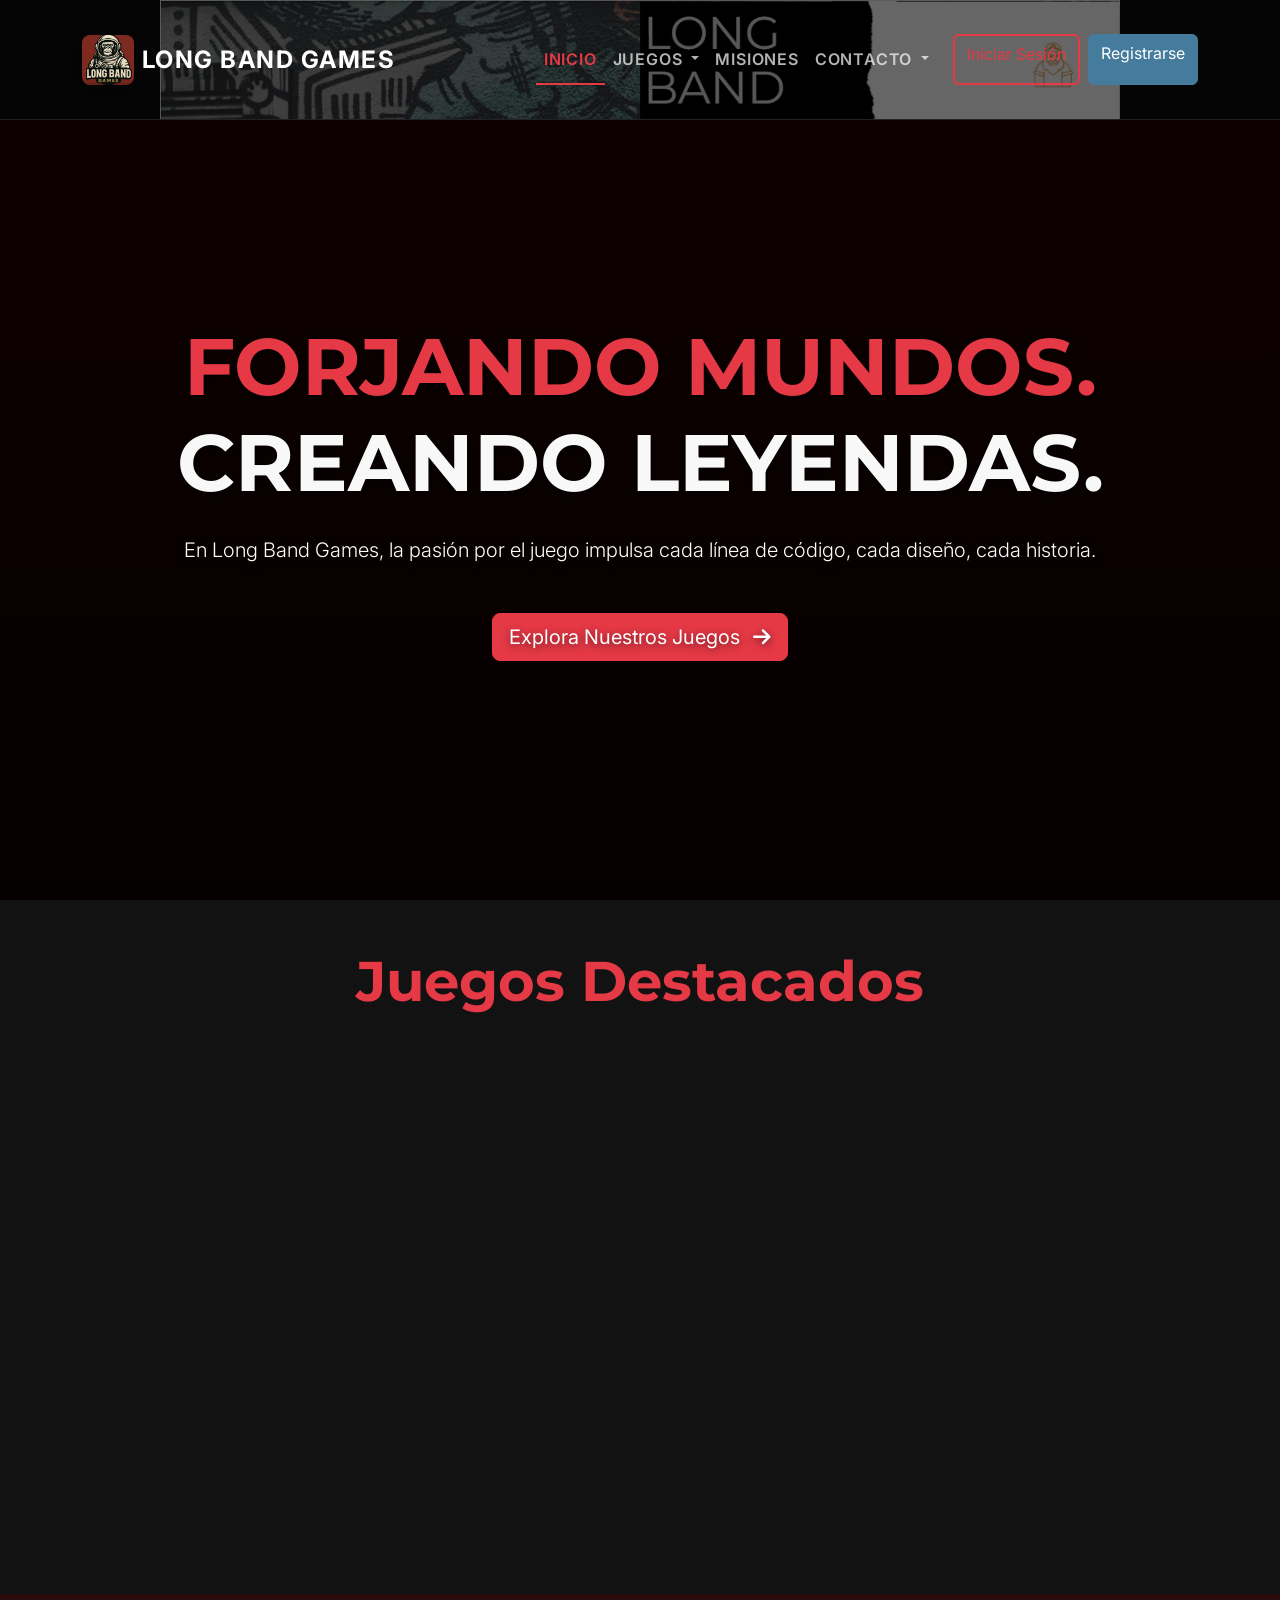
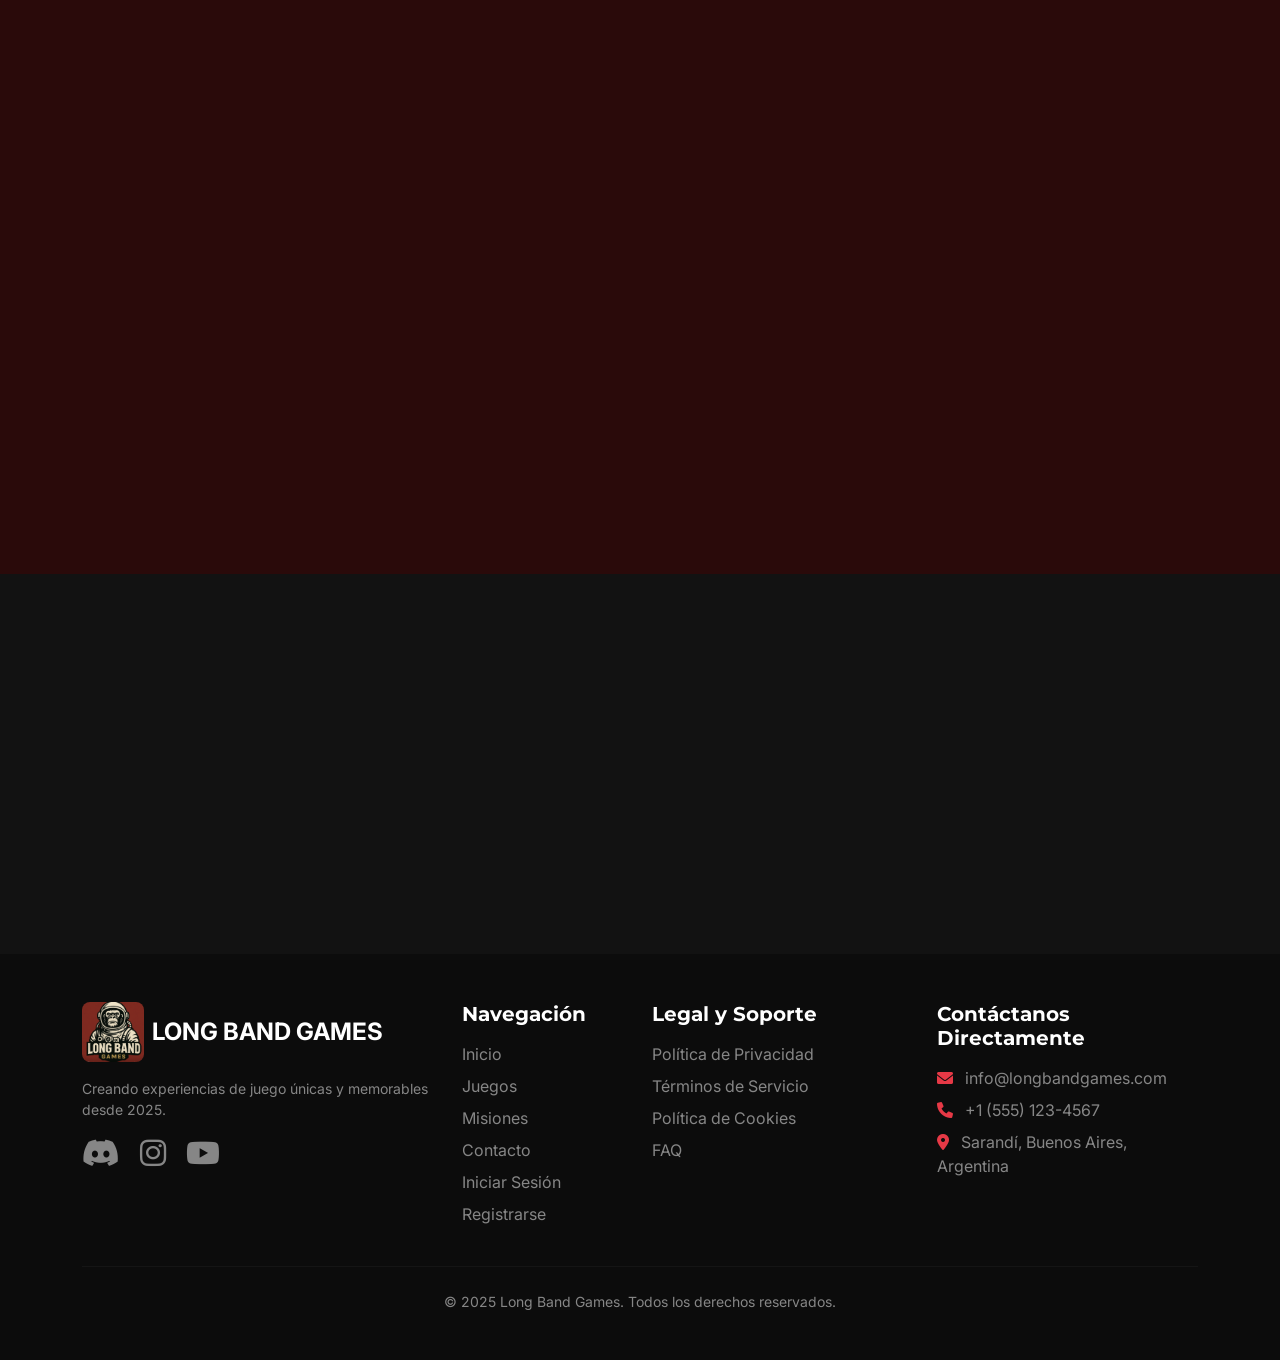
==== commit fd3271a0: "delete twiter" ====
--- a/index.html
+++ b/index.html
@@ -104,10 +104,11 @@
                         <div class="card h-100 bg-dark-alt border-secondary-subtle card-hover-effect">
                             <img src="assets/images/game1-screenshot1.png" class="card-img-top" alt="Aventura Épica">
                             <div class="card-body">
-                                <h5 class="card-title text-white fw-bold">Aventura Épica</h5>
-                                <p class="card-text text-muted-light">Un RPG inmersivo con una historia profunda y combates estratégicos.</p>
+                                <h5 class="card-title text-white fw-bold">Robo Beast</h5>
+                                <p class="card-text text-muted-light">Resuelve el misterio de la estación viajando en el tiempo
+                                        y arregla a los animales robots.</p>
                                 <div class="d-flex justify-content-between align-items-center mt-3">
-                                    <a href="game-detail.html?game=1" class="btn btn-sm btn-outline-red-primary">Ver Detalles</a>
+                                    <a href="game-detail.html?game=1" class="btn btn-sm btn-red-primary">Ver Detalles</a>
                                     <span class="badge bg-secondary text-white-50">Próximamente</span>
                                 </div>
                             </div>
@@ -119,8 +120,8 @@
                         <div class="card h-100 bg-dark-alt border-secondary-subtle card-hover-effect">
                             <img src="assets/images/game2-screenshot1.png" class="card-img-top" alt="Carrera Extrema">
                             <div class="card-body">
-                                <h5 class="card-title text-white fw-bold">Carrera Extrema</h5>
-                                <p class="card-text text-muted-light">Siente la velocidad en circuitos desafiantes y vehículos personalizables.</p>
+                                <h5 class="card-title text-white fw-bold">Visions of Hunting Shadow</h5>
+                                <p class="card-text text-muted-light">Pixel art 2D de terror.</p>
                                 <div class="d-flex justify-content-between align-items-center mt-3">
                                     <a href="game-detail.html?game=2" class="btn btn-sm btn-red-primary">Jugar Demo</a>
                                     <span class="badge bg-success text-white-50">Disponible</span>
@@ -188,7 +189,6 @@
                     <div class="social-icons mt-3">
                         <a href="#" class="text-white-50 me-3 hover-red"><i class="fab fa-discord fa-lg"></i></a>
                         <a href="#" class="text-white-50 me-3 hover-red"><i class="fab fa-instagram fa-lg"></i></a>
-                        <a href="#" class="text-white-50 me-3 hover-red"><i class="fab fa-twitter fa-lg"></i></a>
                         <a href="#" class="text-white-50 me-3 hover-red"><i class="fab fa-youtube fa-lg"></i></a>
                     </div>
                 </div>
--- a/css/styles.css
+++ b/css/styles.css
@@ -98,6 +98,7 @@
 }
 
 
+
 .navbar::before {
     content: '';
     position: absolute;
@@ -108,6 +109,8 @@
     background-color: rgba(0, 0, 0, 0.6); /* Ajusta la opacidad (0.0 a 1.0) */
     z-index: -1; /* Coloca el overlay detrás del contenido de la navbar */
 }
+
+
 
 .logo-navbar {
     height: 50px; /* Tamaño del logo en la navbar */
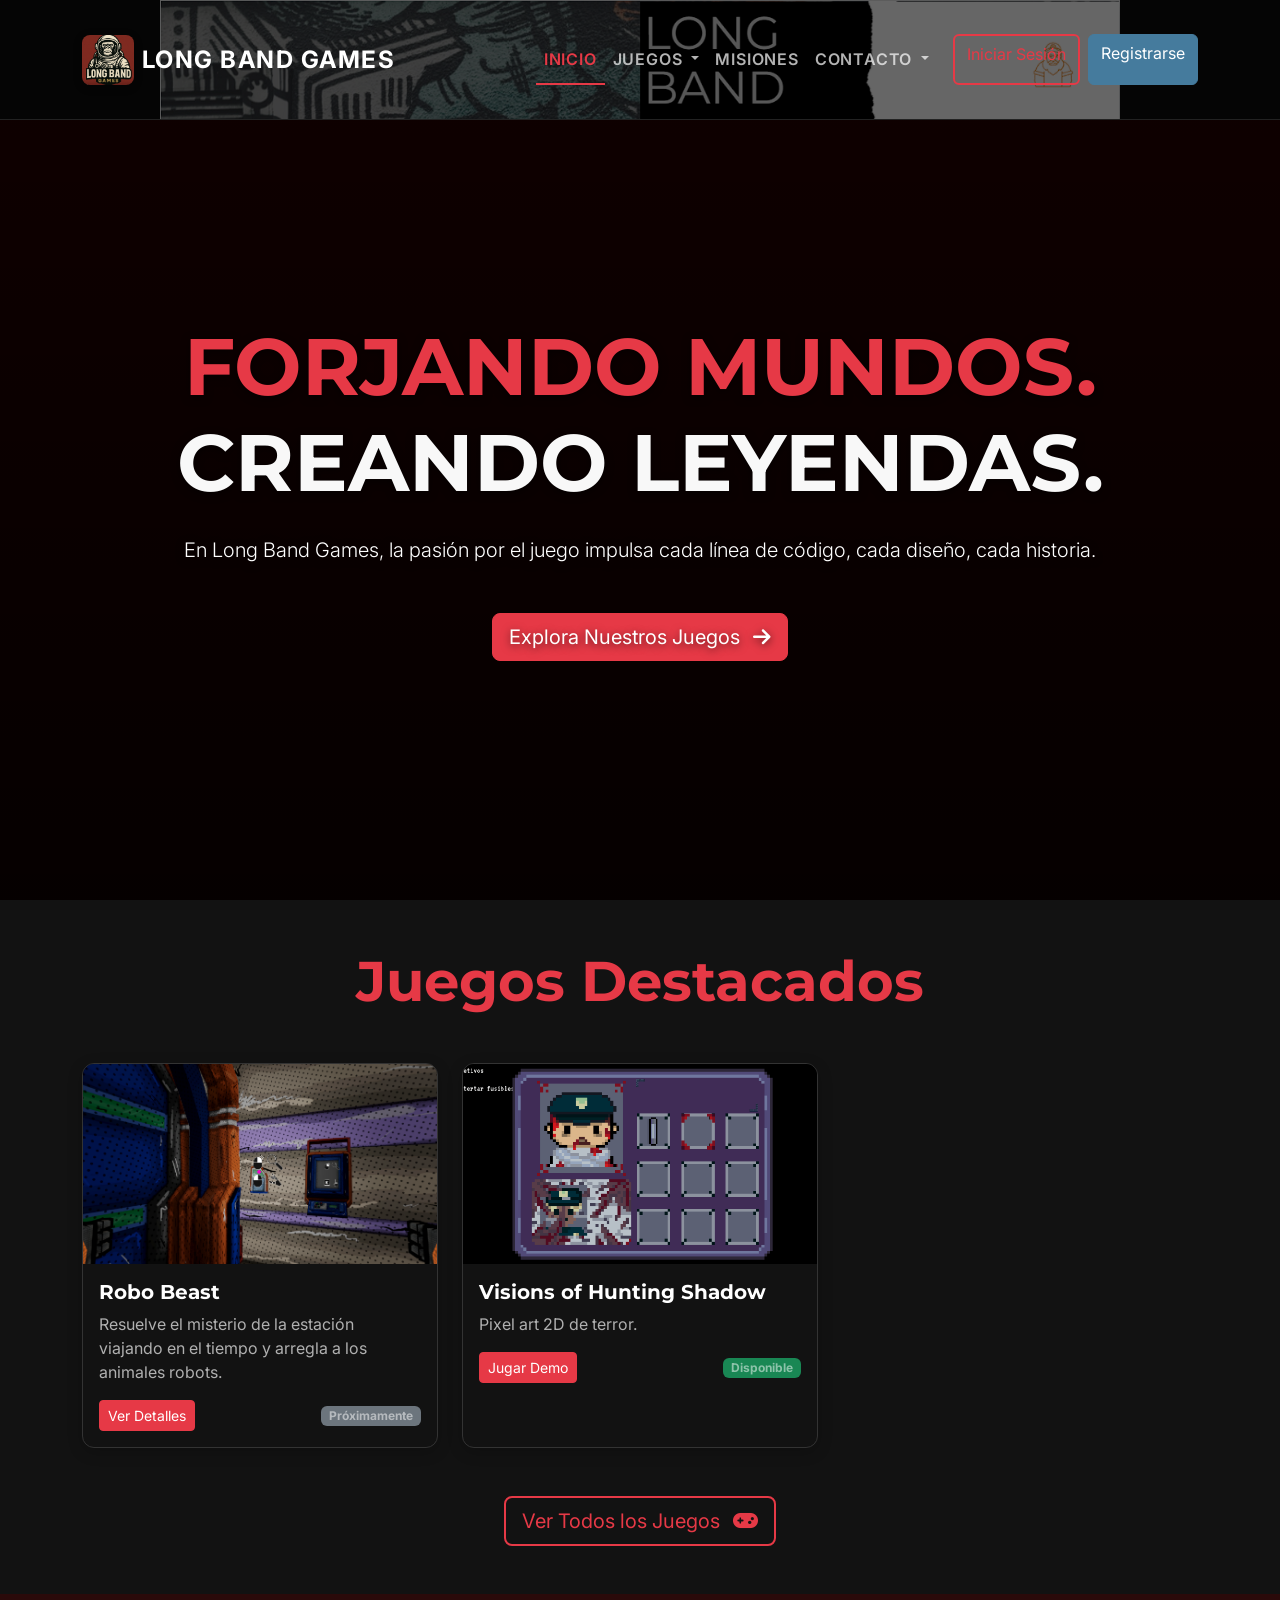
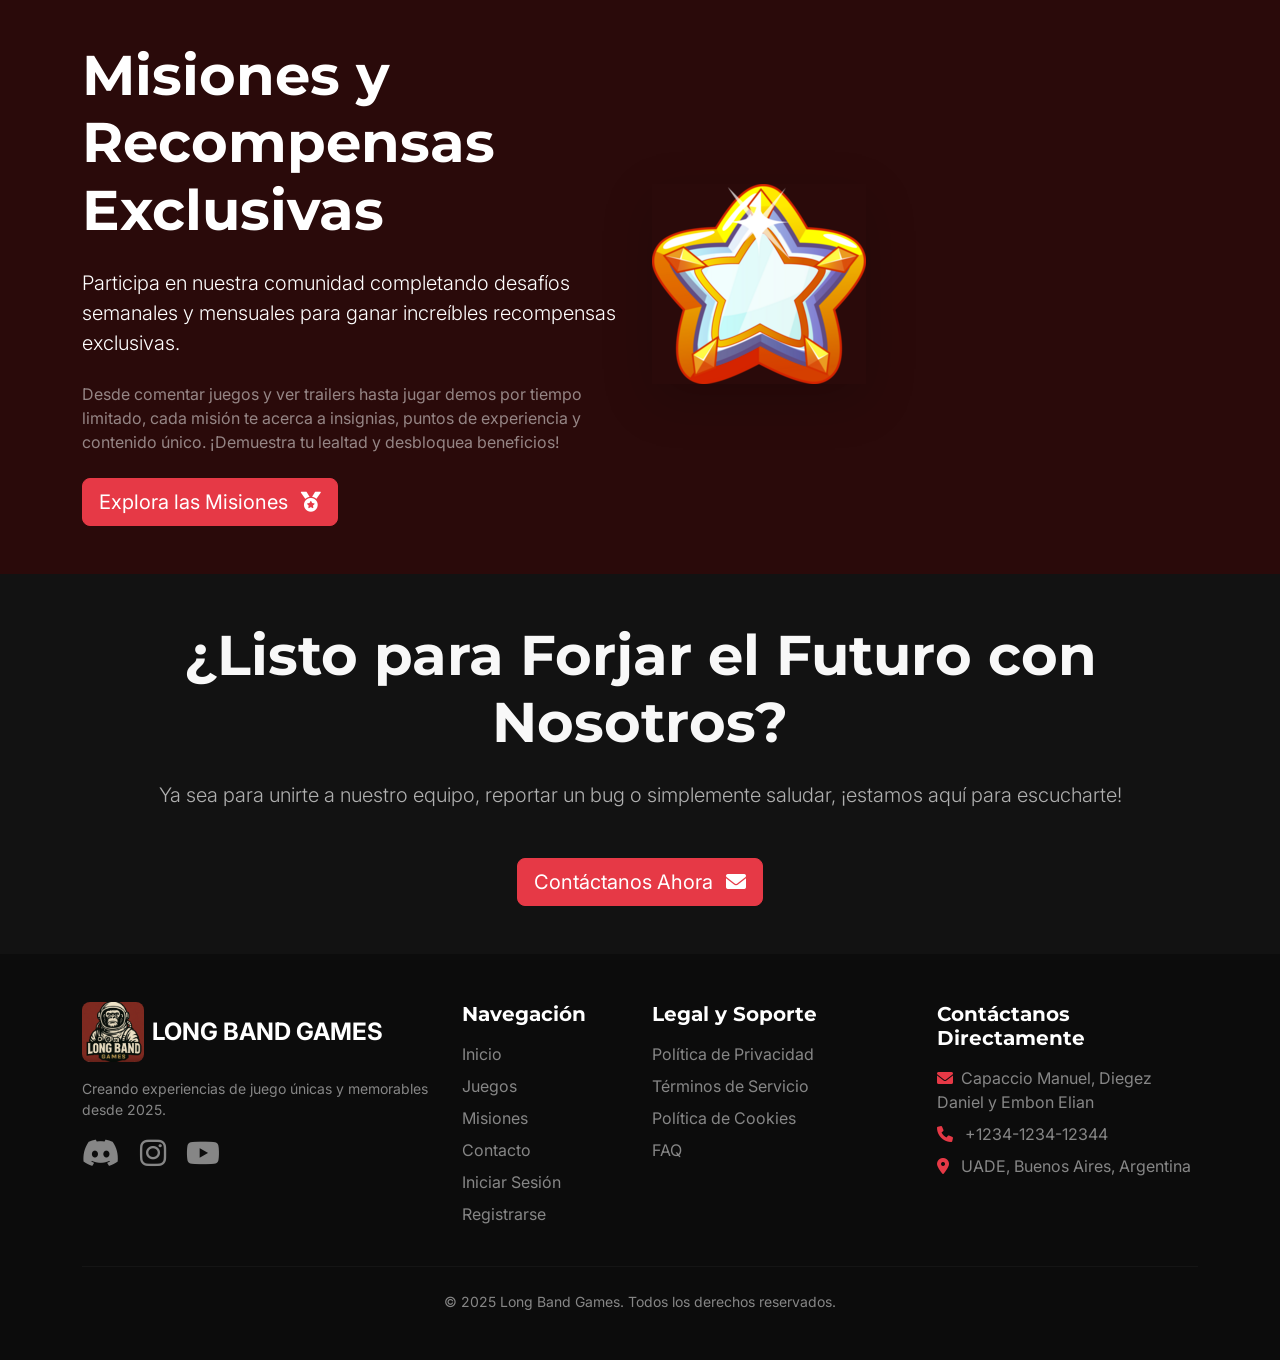
==== commit 5e495866: "fix" ====
--- a/index.html
+++ b/index.html
@@ -215,9 +215,9 @@
                 <div class="col-lg-3 col-md-4">
                     <h5 class="text-white fw-bold mb-3">Contáctanos Directamente</h5>
                     <ul class="list-unstyled">
-                        <li class="mb-2"><i class="fas fa-envelope me-2 text-red-primary"></i> info@longbandgames.com</li>
-                        <li class="mb-2"><i class="fas fa-phone me-2 text-red-primary"></i> +1 (555) 123-4567</li>
-                        <li class="mb-2"><i class="fas fa-map-marker-alt me-2 text-red-primary"></i> Sarandí, Buenos Aires, Argentina</li>
+                        <li class="mb-2"><i class="fas fa-envelope me-2 text-red-primary"></i>Capaccio Manuel, Diegez Daniel y Embon Elian</li>
+                        <li class="mb-2"><i class="fas fa-phone me-2 text-red-primary"></i> +1234-1234-12344</li>
+                        <li class="mb-2"><i class="fas fa-map-marker-alt me-2 text-red-primary"></i> UADE, Buenos Aires, Argentina</li>
                     </ul>
                 </div>
             </div>
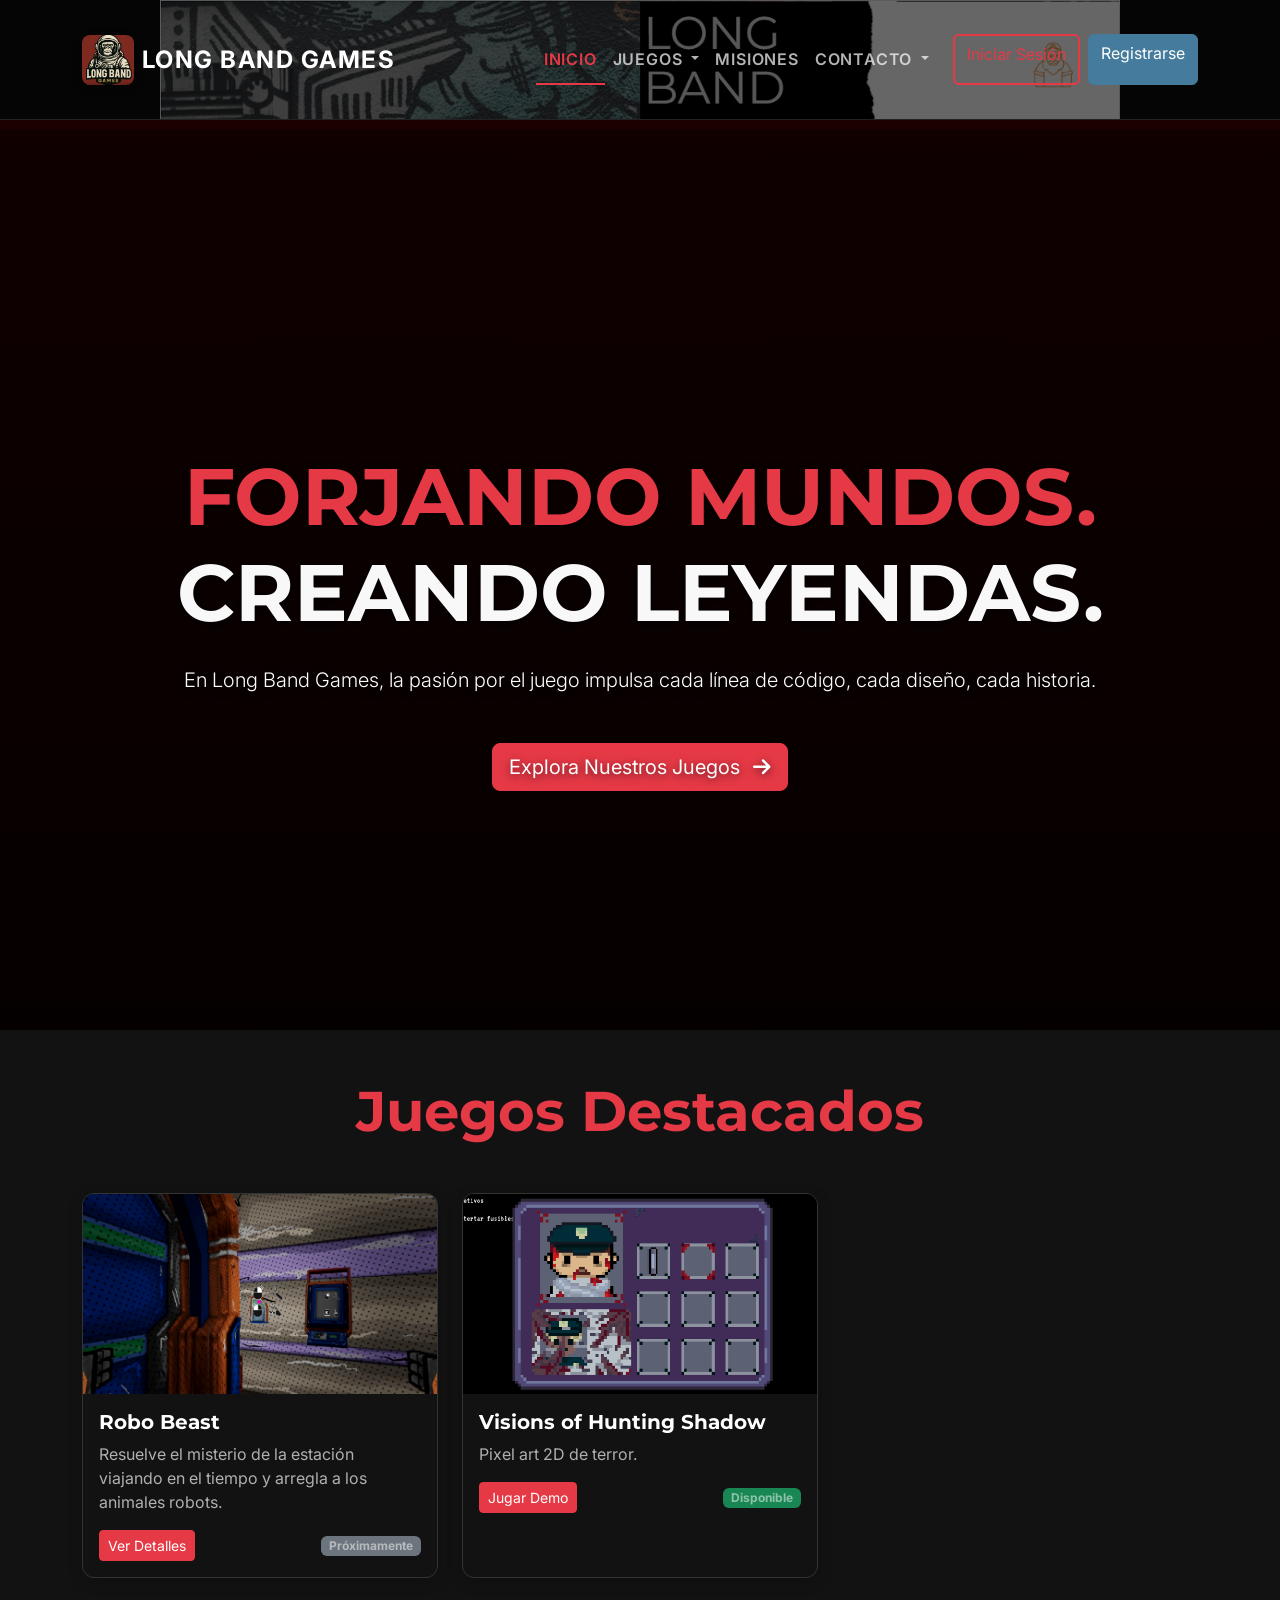
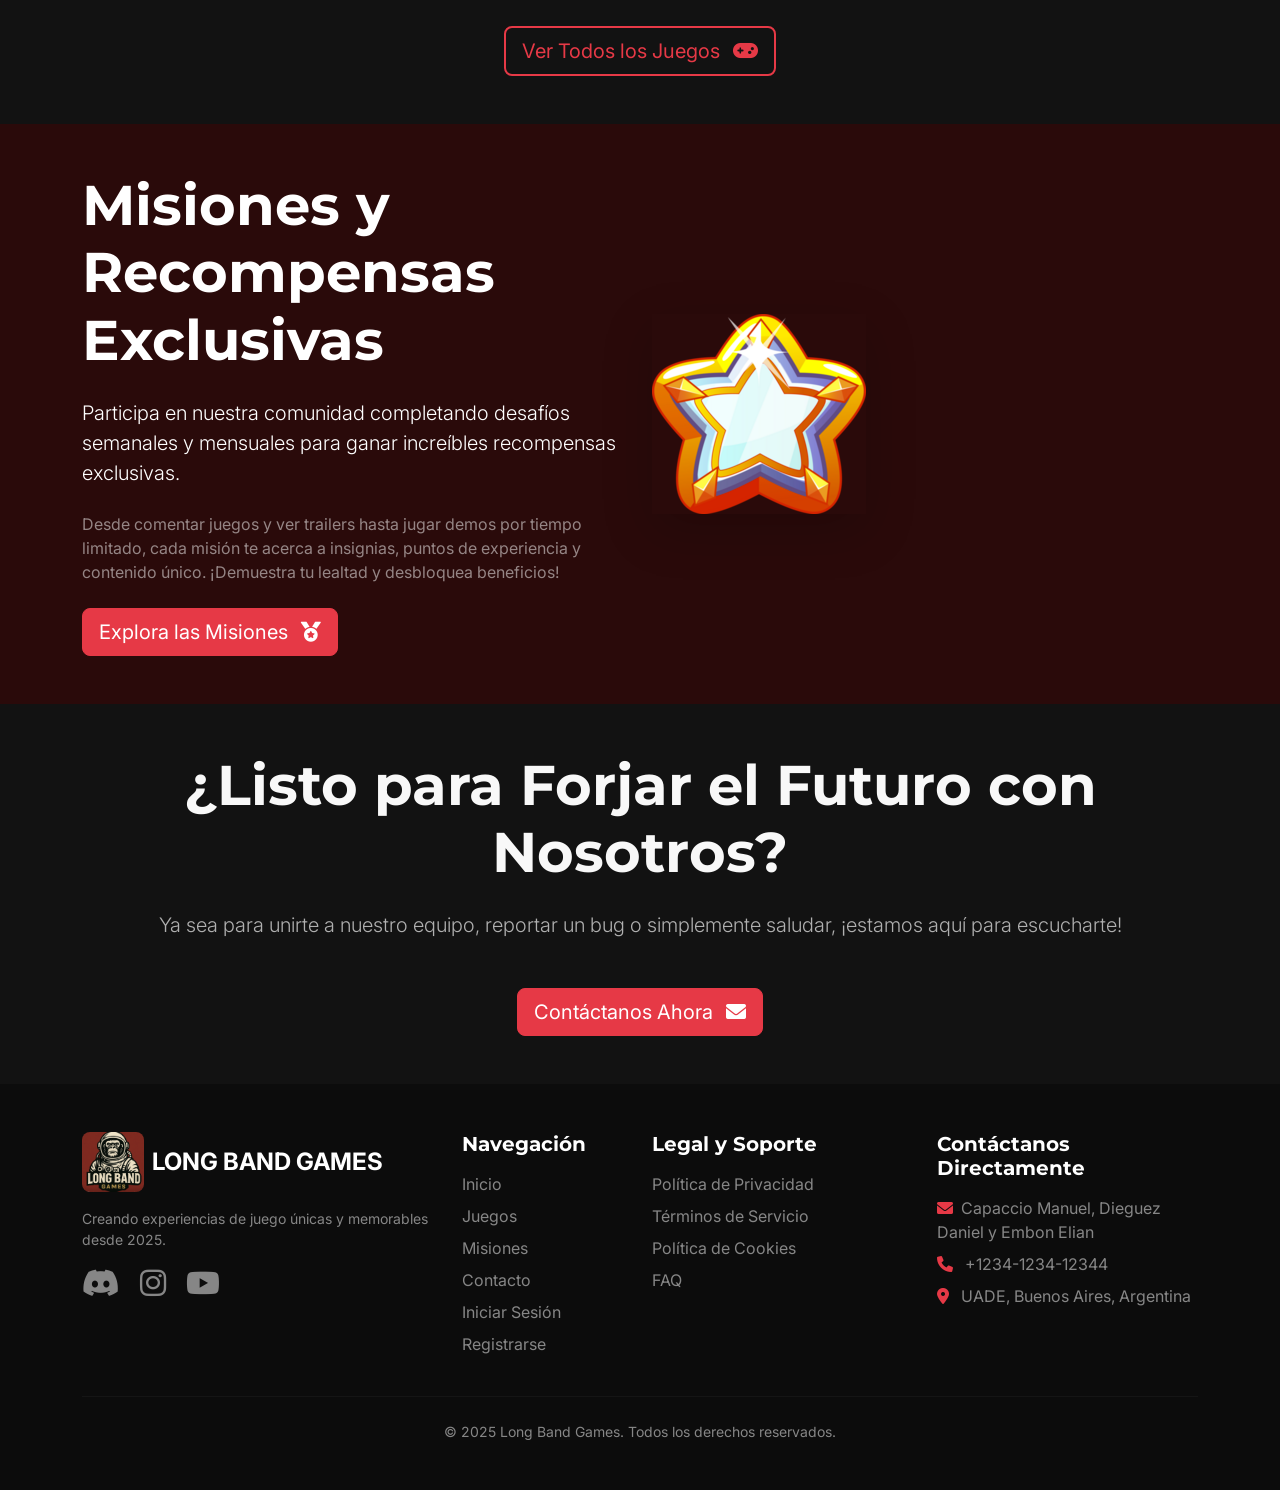
==== commit cca65782: "Fixes" ====
--- a/index.html
+++ b/index.html
@@ -3,7 +3,7 @@
 <head>
     <meta charset="UTF-8">
     <meta name="viewport" content="width=device-width, initial-scale=1.0">
-    <title>Long Band Games - Desarrollando Mundos Inolvidables</title>
+    <title>Capaccio Manuel, Dieguez Daniel y Embon Elian  Comisión noche viernes Lic. En desarrollo de videojuegos 4 año de cursada</title>
     <!-- Bootstrap 5 CSS -->
     <link href="https://cdn.jsdelivr.net/npm/bootstrap@5.3.0-alpha1/dist/css/bootstrap.min.css" rel="stylesheet">
     <!-- Font Awesome para íconos -->
@@ -215,7 +215,7 @@
                 <div class="col-lg-3 col-md-4">
                     <h5 class="text-white fw-bold mb-3">Contáctanos Directamente</h5>
                     <ul class="list-unstyled">
-                        <li class="mb-2"><i class="fas fa-envelope me-2 text-red-primary"></i>Capaccio Manuel, Diegez Daniel y Embon Elian</li>
+                        <li class="mb-2"><i class="fas fa-envelope me-2 text-red-primary"></i>Capaccio Manuel, Dieguez Daniel y Embon Elian</li>
                         <li class="mb-2"><i class="fas fa-phone me-2 text-red-primary"></i> +1234-1234-12344</li>
                         <li class="mb-2"><i class="fas fa-map-marker-alt me-2 text-red-primary"></i> UADE, Buenos Aires, Argentina</li>
                     </ul>
--- a/css/styles.css
+++ b/css/styles.css
@@ -5,6 +5,7 @@
     background-color: #1A0000; /* Fondo rojo muy oscuro, casi negro con un tinte */
     color: #e0e0e0; /* Color de texto general */
     overflow-x: hidden; /* Previene scroll horizontal */
+    padding-top: calc(var(--navbar-height) + 10px); /* margen visual extra */
 }
 
 h1, h2, h3, h4, h5, h6 {
@@ -14,6 +15,7 @@
 
 /* Colores personalizados (variables CSS) */
 :root {
+    --navbar-height: 120px;
     --bs-red-primary: #e63946; /* Un rojo vibrante */
     --bs-red-dark: #cc2a37; /* Rojo oscuro para hover/secciones */
     --bs-blue-primary: #457b9d; /* Un azul para contrastes o acciones secundarias */
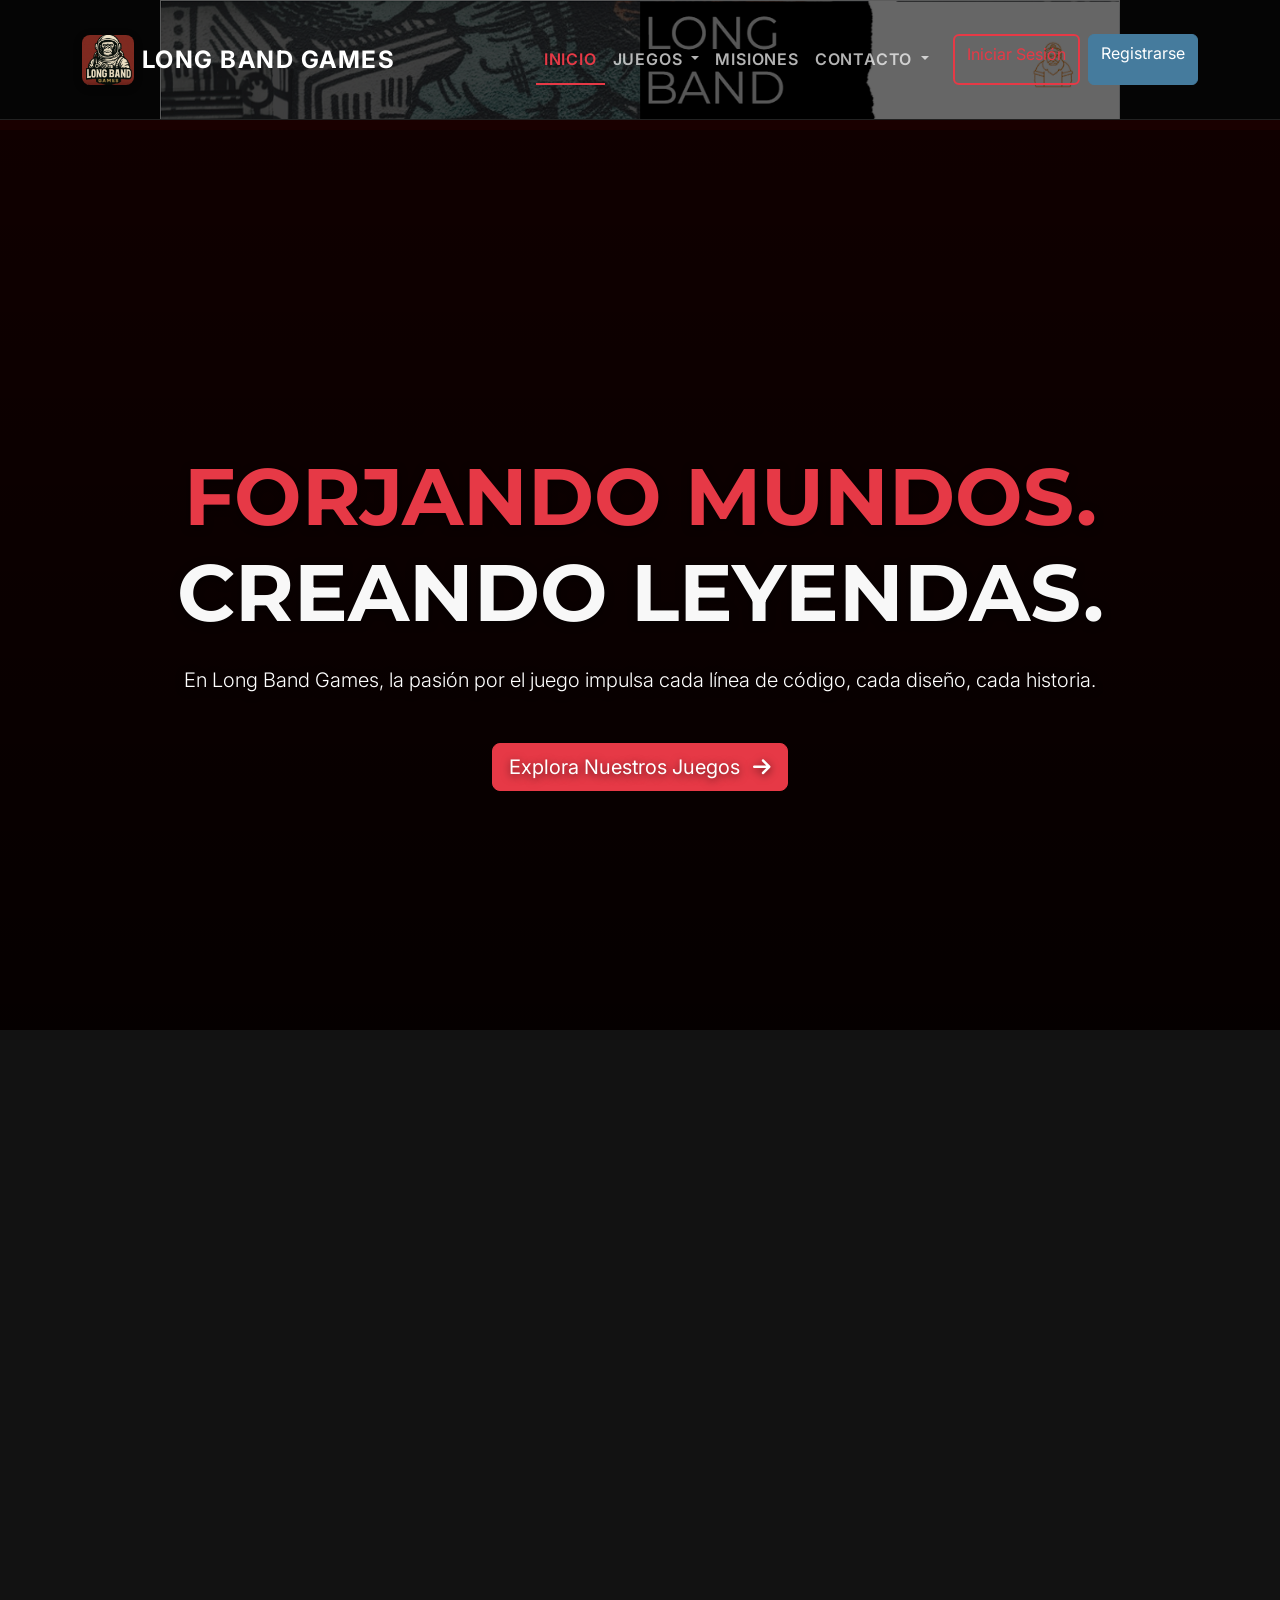
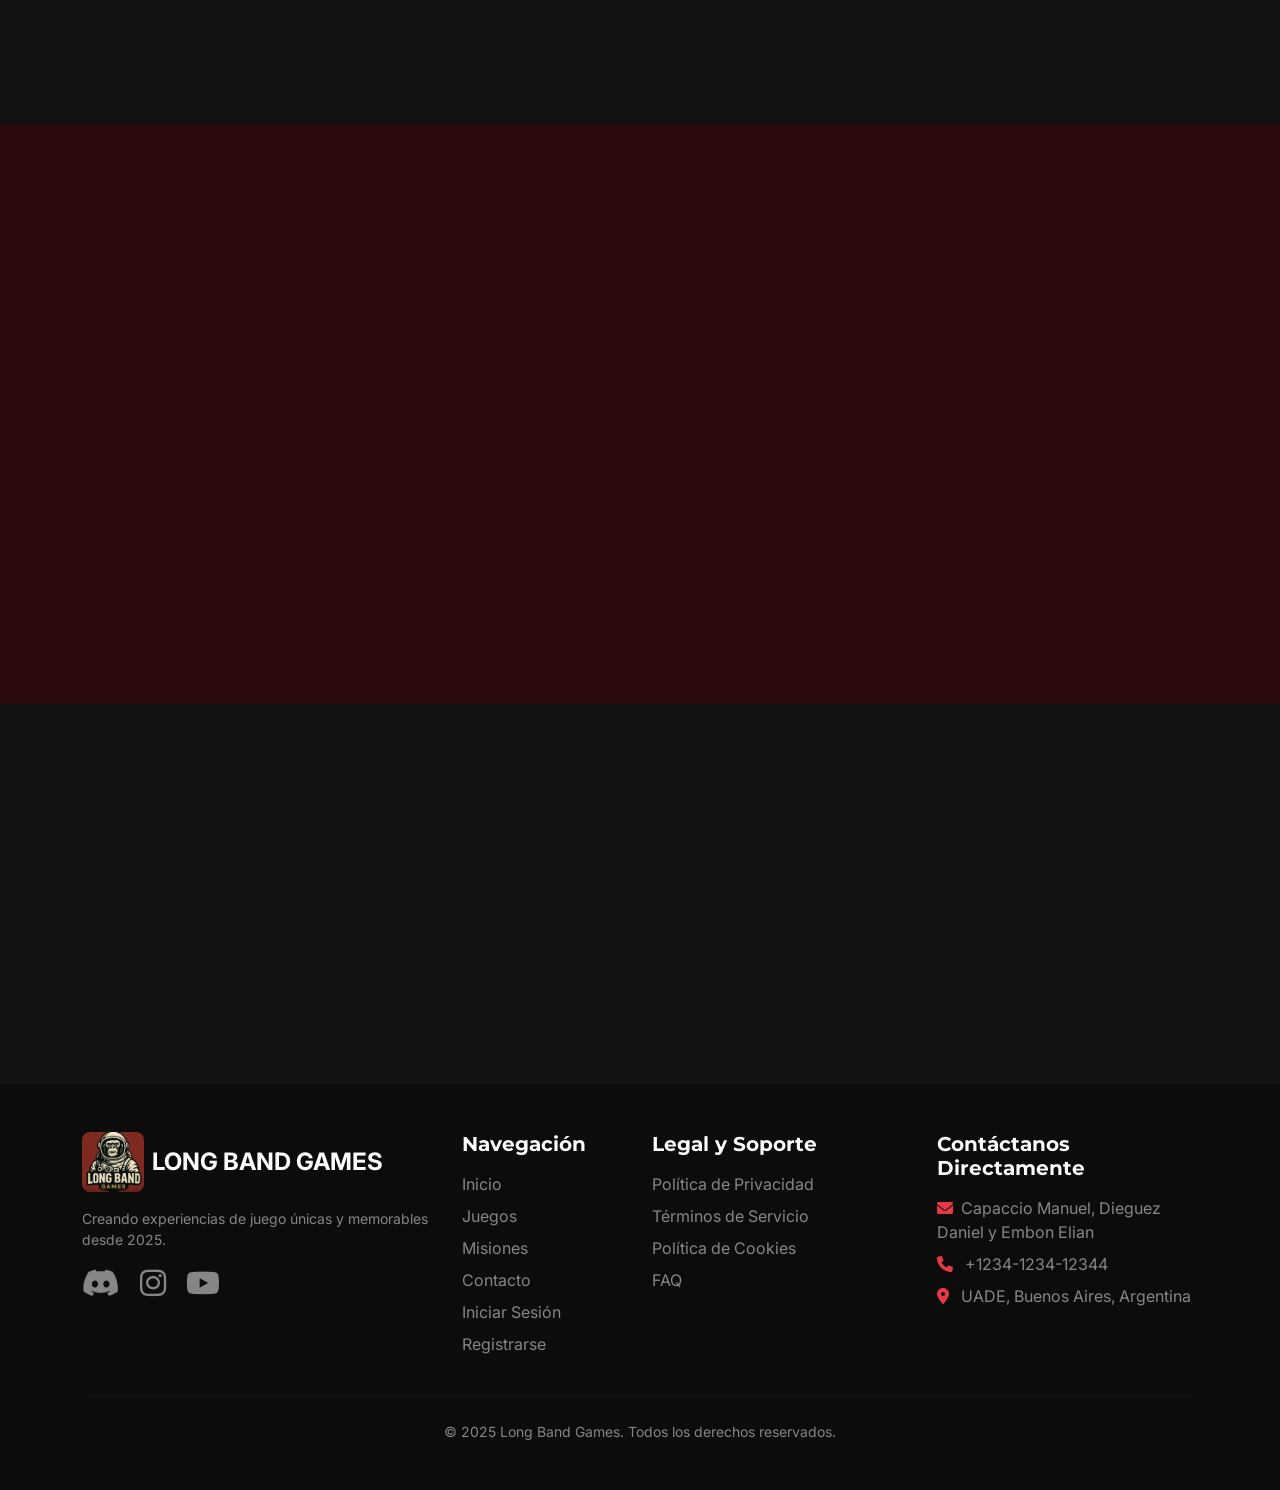
==== commit 2f17fb80: "xi" ====
--- a/index.html
+++ b/index.html
@@ -4,7 +4,6 @@
     <meta charset="UTF-8">
     <meta name="viewport" content="width=device-width, initial-scale=1.0">
     <title>Capaccio Manuel, Dieguez Daniel y Embon Elian  Comisión noche viernes Lic. En desarrollo de videojuegos 4 año de cursada</title>
-    <!-- Bootstrap 5 CSS -->
     <link href="https://cdn.jsdelivr.net/npm/bootstrap@5.3.0-alpha1/dist/css/bootstrap.min.css" rel="stylesheet">
     <!-- Font Awesome para íconos -->
     <link rel="stylesheet" href="https://cdnjs.cloudflare.com/ajax/libs/font-awesome/6.0.0/css/all.min.css">
@@ -18,7 +17,7 @@
     <nav class="navbar navbar-expand-lg navbar-dark fixed-top">
         <div class="container">
             <a class="navbar-brand d-flex align-items-center" href="index.html">
-                <!-- Logo de la empresa (asegúrate de que la ruta sea correcta) -->
+                
                 <img src="assets/images/logo.png" alt="Long Band Games Logo" class="logo-navbar me-2">
                 <span class="fw-bold fs-4 text-uppercase d-none d-sm-block">Long Band Games</span>
             </a>
@@ -228,8 +227,9 @@
         </div>
     </footer>
 
-    <!-- Bootstrap JS Bundle with Popper -->
+    
     <script src="https://cdn.jsdelivr.net/npm/bootstrap@5.3.0-alpha1/dist/js/bootstrap.bundle.min.js"></script>
+    
     <!-- JS personalizado -->
     <script src="js/main.js"></script>
     <script>
@@ -237,7 +237,7 @@
         document.addEventListener('DOMContentLoaded', function() {
             const heroContent = document.querySelector('.hero-content');
             if (heroContent) {
-                heroContent.classList.add('is-visible'); // Para activar animaciones CSS
+                heroContent.classList.add('is-visible'); 
             }
         });
     </script>
--- a/css/styles.css
+++ b/css/styles.css
@@ -13,12 +13,12 @@
     color: #f8f8f8; /* Color de títulos */
 }
 
-/* Colores personalizados (variables CSS) */
+
 :root {
     --navbar-height: 120px;
     --bs-red-primary: #e63946; /* Un rojo vibrante */
     --bs-red-dark: #cc2a37; /* Rojo oscuro para hover/secciones */
-    --bs-blue-primary: #457b9d; /* Un azul para contrastes o acciones secundarias */
+    --bs-blue-primary: #457b9d; 
     --bs-blue-dark: #376484;
     --bs-dark-section: #121212; /* Gris oscuro para secciones */
     --bs-red-section-alt: #2A0A0A; /* Rojo oscuro alternativo para secciones */
@@ -95,7 +95,7 @@
     background-position: center;
     background-repeat: no-repeat;
     background-color: var(--bs-black);
-    min-height: 120px; /* Ajusta según necesites */
+    min-height: 120px; 
     border-bottom: 1px solid #222;
 }
 
@@ -108,8 +108,8 @@
     left: 0;
     right: 0;
     bottom: 0;
-    background-color: rgba(0, 0, 0, 0.6); /* Ajusta la opacidad (0.0 a 1.0) */
-    z-index: -1; /* Coloca el overlay detrás del contenido de la navbar */
+    background-color: rgba(0, 0, 0, 0.6); 
+    z-index: -1; 
 }
 
 
@@ -129,7 +129,7 @@
 }
 
 .navbar-nav .nav-link {
-    font-weight: 600; /* Semi-bold para enlaces de navegación */
+    font-weight: 600; 
     text-transform: uppercase; /* Mayúsculas para los enlaces */
     letter-spacing: 0.8px;
     padding: 0.8rem 1.2rem;
@@ -171,7 +171,7 @@
     align-items: center;
     justify-content: center;
     text-shadow: 0 2px 8px rgba(0,0,0,0.6);
-    padding-top: 80px; /* Para compensar la navbar fija */
+    padding-top: 80px;
 }
 
 .hero-section::before {
@@ -249,10 +249,10 @@
 }
 .card-img-top {
     height: 200px; /* Altura fija para las imágenes de las tarjetas de juego */
-    object-fit: cover; /* Asegura que la imagen cubra el área sin distorsionarse */
-}
-
-/* Estilos específicos para Misiones (desde missions.html) */
+    object-fit: cover; 
+}
+
+
 .mission-card {
     transition: all 0.3s ease;
     border-left: 4px solid transparent;
@@ -265,12 +265,12 @@
 
 .mission-card.completed {
     border-left-color: var(--bs-red-primary);
-    background-color: rgba(var(--bs-red-primary-rgb), 0.08); /* Usa la variable RGB */
+    background-color: rgba(var(--bs-red-primary-rgb), 0.08); 
 }
 
 .mission-card.in-progress {
     border-left-color: var(--bs-blue-primary);
-    background-color: rgba(var(--bs-blue-primary-rgb), 0.08); /* Usa la variable RGB */
+    background-color: rgba(var(--bs-blue-primary-rgb), 0.08); 
 }
 
 .reward-badge {
@@ -352,7 +352,7 @@
     color: rgba(255,255,255,0.3) !important; /* Texto más tenue para deshabilitado */
 }
 
-/* Estilos específicos para la página de Contacto (contact.html) */
+
 .list-group-item {
     background-color: var(--bs-dark-alt);
     border: 1px solid var(--bs-secondary-subtle);
@@ -392,7 +392,7 @@
     padding: 2rem;
 }
 .btn-close {
-    filter: invert(1) grayscale(100%) brightness(200%); /* Hace el botón de cerrar blanco */
+    filter: invert(1) grayscale(100%) brightness(200%); 
 }
 .form-label {
     color: #e0e0e0;
@@ -413,7 +413,7 @@
 
 /* Footer */
 .logo-footer {
-    height: 60px; /* Tamaño del logo en el footer */
+    height: 60px; 
     border-radius: 8px;
 }
 .social-icons a {
